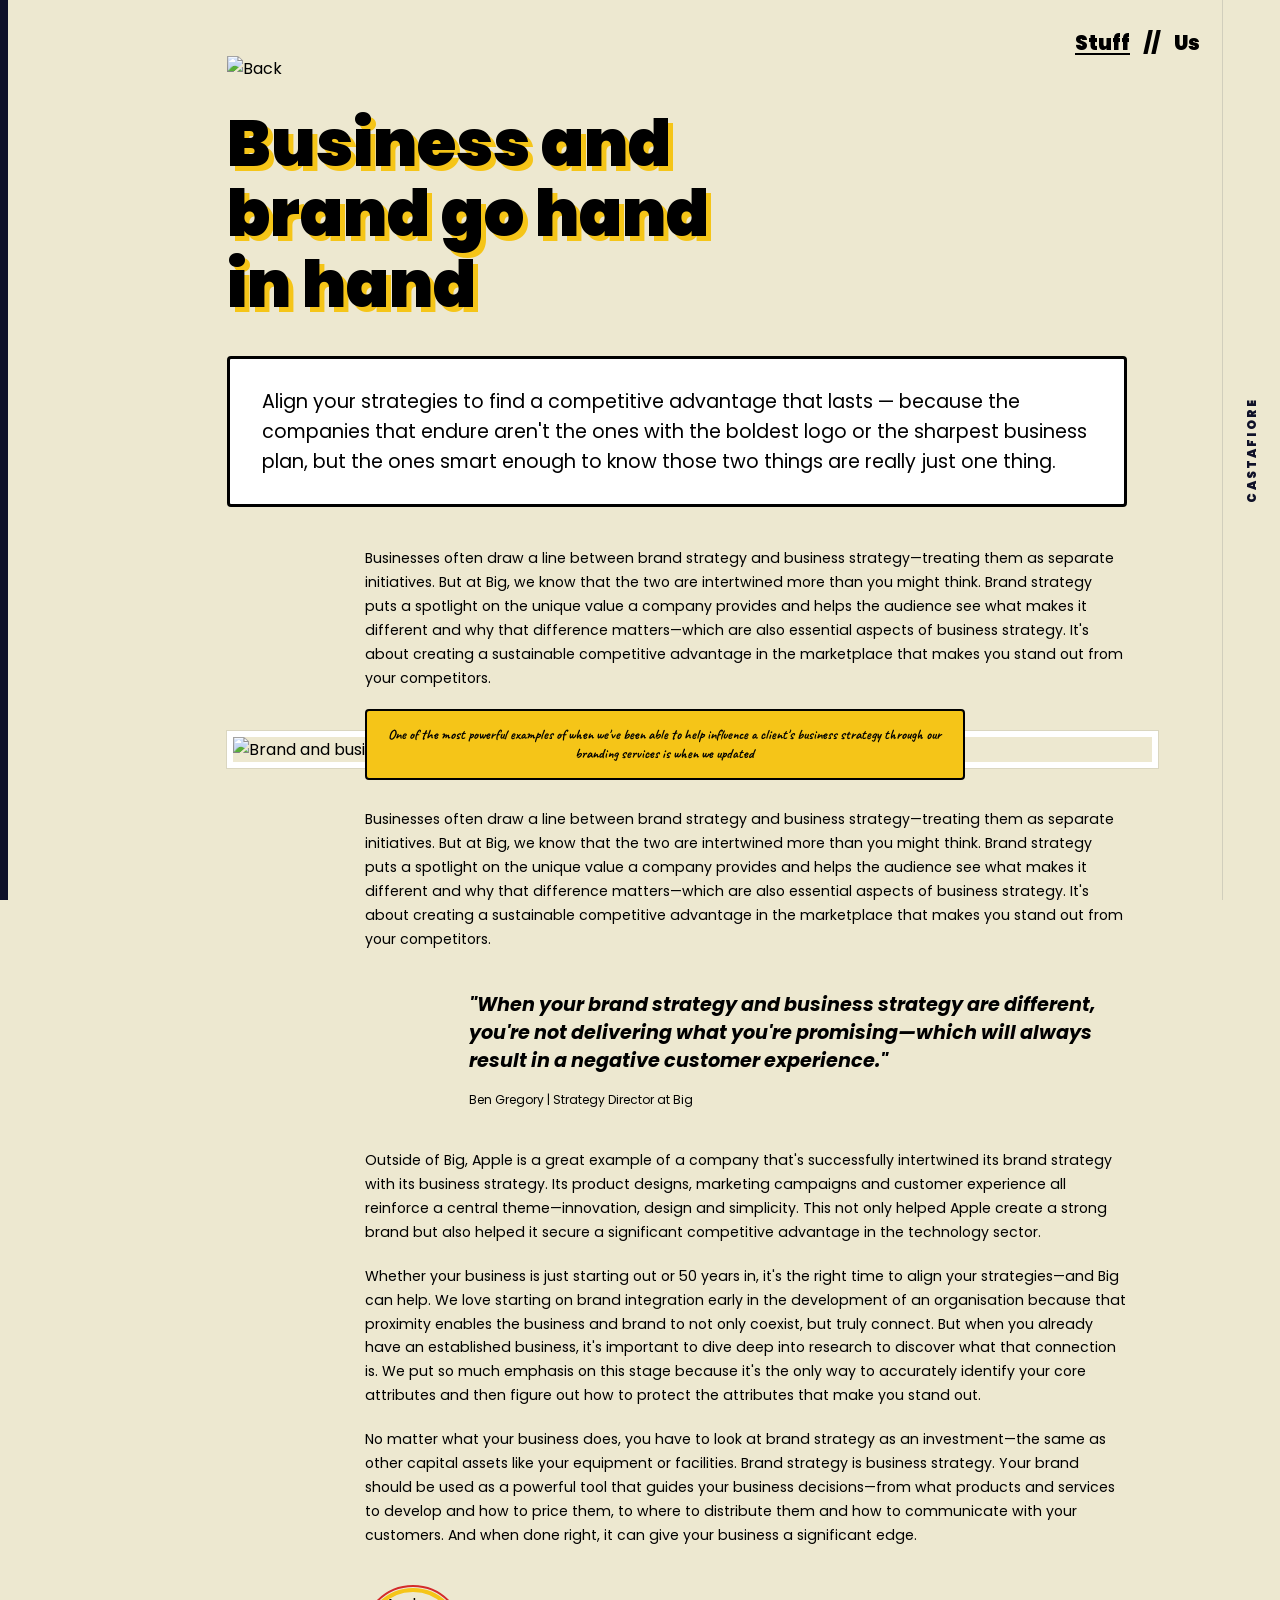
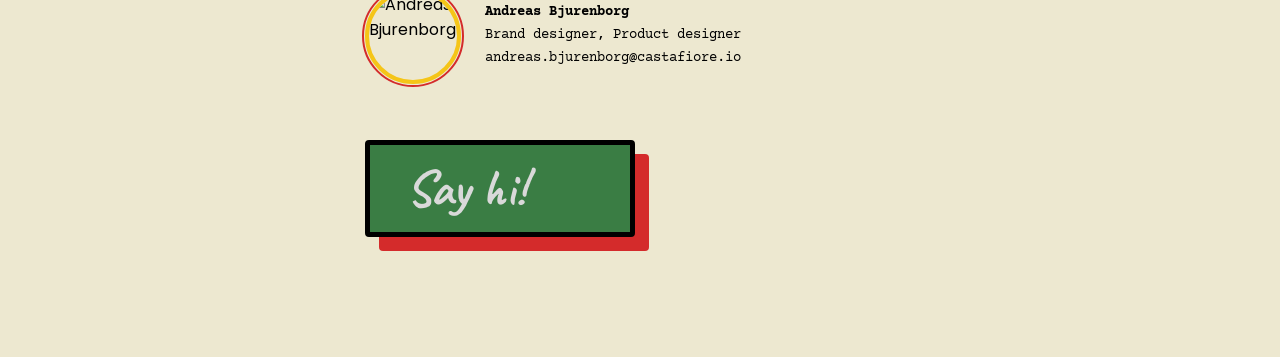
==== test.html @ 2a838cec "test claude" ====
<!DOCTYPE html>
<html lang="en">
<head>
    <meta charset="UTF-8">
    <meta name="viewport" content="width=device-width, initial-scale=1.0">
    <link rel="preconnect" href="https://fonts.googleapis.com">
    <link rel="preconnect" href="https://fonts.gstatic.com" crossorigin>
    <link href="https://fonts.googleapis.com/css2?family=Poppins:ital,wght@0,400;0,700;0,900;1,700&family=Courier+Prime&family=Caveat:wght@700&display=swap" rel="stylesheet">
    <link rel="stylesheet" href="css/test.css">
    <title>Business and brand go hand in hand — Castafiore</title>
</head>
<body>

    <div class="left-bar"></div>

    <aside class="right-sidebar">
        <span class="brand-vertical">Castafiore</span>
    </aside>

    <nav class="top-nav">
        <a href="#" class="nav-link nav-active">Stuff</a>
        <span class="nav-divider">//</span>
        <a href="#" class="nav-link">Us</a>
    </nav>

    <main>

        <a href="#" class="back-link" aria-label="Go back">
            <img
                src="https://www.figma.com/api/mcp/asset/eaa265e4-5d38-48db-a66f-f3071397d4e9"
                alt="Back"
                class="back-arrow"
            >
        </a>

        <h1 class="headline">Business and<br>brand go hand<br>in hand</h1>

        <div class="lead-box">
            <p>Align your strategies to find a competitive advantage that lasts — because the companies that endure aren't the ones with the boldest logo or the sharpest business plan, but the ones smart enough to know those two things are really just one thing.</p>
        </div>

        <div class="body-section">
            <p>Businesses often draw a line between brand strategy and business strategy—treating them as separate initiatives. But at Big, we know that the two are intertwined more than you might think. Brand strategy puts a spotlight on the unique value a company provides and helps the audience see what makes it different and why that difference matters—which are also essential aspects of business strategy. It's about creating a sustainable competitive advantage in the marketplace that makes you stand out from your competitors.</p>
        </div>

        <div class="article-image-wrap">
            <img
                src="https://www.figma.com/api/mcp/asset/ca833697-3066-40f6-9dbe-046ea574088b"
                alt="Brand and business strategy illustration"
                class="article-image"
            >
            <div class="image-caption">
                <p>One of the most powerful examples of when we've been able to help influence a client's business strategy through our branding services is when we updated</p>
            </div>
        </div>

        <div class="body-section">
            <p>Businesses often draw a line between brand strategy and business strategy—treating them as separate initiatives. But at Big, we know that the two are intertwined more than you might think. Brand strategy puts a spotlight on the unique value a company provides and helps the audience see what makes it different and why that difference matters—which are also essential aspects of business strategy. It's about creating a sustainable competitive advantage in the marketplace that makes you stand out from your competitors.</p>
        </div>

        <div class="pull-quote-section">
            <div class="quote-icon-wrap">
                <img
                    src="https://www.figma.com/api/mcp/asset/2cbd7f89-d00d-44c7-87f4-d0f98fa0e0a4"
                    alt=""
                    class="quote-icon"
                >
            </div>
            <div class="quote-content">
                <blockquote>
                    <p>"When your brand strategy and business strategy are different, you're not delivering what you're promising—which will always result in a negative customer experience."</p>
                </blockquote>
                <cite>Ben Gregory | Strategy Director at Big</cite>
            </div>
        </div>

        <div class="body-section">
            <p>Outside of Big, Apple is a great example of a company that's successfully intertwined its brand strategy with its business strategy. Its product designs, marketing campaigns and customer experience all reinforce a central theme—innovation, design and simplicity. This not only helped Apple create a strong brand but also helped it secure a significant competitive advantage in the technology sector.</p>
            <p>Whether your business is just starting out or 50 years in, it's the right time to align your strategies—and Big can help. We love starting on brand integration early in the development of an organisation because that proximity enables the business and brand to not only coexist, but truly connect. But when you already have an established business, it's important to dive deep into research to discover what that connection is. We put so much emphasis on this stage because it's the only way to accurately identify your core attributes and then figure out how to protect the attributes that make you stand out.</p>
            <p>No matter what your business does, you have to look at brand strategy as an investment—the same as other capital assets like your equipment or facilities. Brand strategy is business strategy. Your brand should be used as a powerful tool that guides your business decisions—from what products and services to develop and how to price them, to where to distribute them and how to communicate with your customers. And when done right, it can give your business a significant edge.</p>
        </div>

        <div class="author-card">
            <div class="author-avatar-wrap">
                <img
                    src="https://www.figma.com/api/mcp/asset/c0327309-bd87-499a-bde7-85db5e34e9b9"
                    alt="Andreas Bjurenborg"
                    class="author-avatar"
                >
            </div>
            <div class="author-info">
                <p class="author-name">Andreas Bjurenborg</p>
                <p class="author-role">Brand designer, Product designer</p>
                <p class="author-email">andreas.bjurenborg@castafiore.io</p>
            </div>
        </div>

        <a href="mailto:hej@castafiore.io" class="cta-button">
            <span>Say hi!</span>
            <img
                src="https://www.figma.com/api/mcp/asset/03bce1a9-689e-4ad7-bb29-9f5d6489f312"
                alt=""
                class="cta-icon"
            >
        </a>

    </main>

</body>
</html>
---- css/test.css ----
/* ─── Reset ────────────────────────────────────────────────────────────────── */
*, *::before, *::after {
    box-sizing: border-box;
    margin: 0;
    padding: 0;
}

/* ─── Tokens ────────────────────────────────────────────────────────────────── */
:root {
    --cream:      #EDE8D0;
    --navy:       #0F1128;
    --yellow:     #F5C518;
    --green:      #3A7D44;
    --red:        #D42B2B;
    --black:      #000000;
    --white:      #FFFFFF;

    --left-bar:   8px;
    --sidebar:    58px;
    --nav-right:  80px;   /* sidebar + gap */

    /* Layout: content starts at ~17.7% from left (matching Figma) */
    --content-left:  17.7vw;
    /* Body-text indent is an additional ~10.8vw beyond content-left */
    --body-indent:   10.8vw;
}

/* ─── Base ──────────────────────────────────────────────────────────────────── */
html {
    scroll-behavior: smooth;
}

body {
    background-color: var(--cream);
    font-family: 'Poppins', sans-serif;
    color: var(--black);
    overflow-x: hidden;
    min-height: 100vh;
}

a {
    color: inherit;
    text-decoration: none;
}

/* ─── Left bar ──────────────────────────────────────────────────────────────── */
.left-bar {
    position: fixed;
    left: 0;
    top: 0;
    bottom: 0;
    width: var(--left-bar);
    background: var(--navy);
    z-index: 200;
}

/* ─── Right sidebar ─────────────────────────────────────────────────────────── */
.right-sidebar {
    position: fixed;
    right: 0;
    top: 0;
    bottom: 0;
    width: var(--sidebar);
    display: flex;
    align-items: center;
    justify-content: center;
    z-index: 200;
    background: var(--cream);
    border-left: 1.5px solid rgba(15, 17, 40, 0.12);
}

.brand-vertical {
    writing-mode: vertical-rl;
    text-orientation: mixed;
    transform: rotate(180deg);
    font-family: 'Poppins', sans-serif;
    font-weight: 900;
    font-size: 12px;
    letter-spacing: 0.18em;
    color: var(--navy);
    text-transform: uppercase;
}

/* ─── Top navigation ────────────────────────────────────────────────────────── */
.top-nav {
    position: fixed;
    top: 28px;
    right: var(--nav-right);
    display: flex;
    align-items: center;
    gap: 14px;
    font-family: 'Poppins', sans-serif;
    font-weight: 900;
    font-size: 20px;
    z-index: 201;
    color: var(--black);
}

.nav-link {
    transition: opacity 0.15s;
}

.nav-active {
    text-decoration: underline;
    text-underline-offset: 3px;
}

.nav-link:hover {
    opacity: 0.6;
}

.nav-divider {
    font-weight: 900;
}

/* ─── Main content ──────────────────────────────────────────────────────────── */
main {
    padding-left: var(--content-left);
    padding-right: calc(var(--sidebar) + 5vw);
    padding-top: 56px;
    padding-bottom: 120px;
}

/* ─── Back arrow ────────────────────────────────────────────────────────────── */
.back-link {
    display: inline-block;
    margin-bottom: 28px;
    transition: transform 0.2s ease;
}

.back-link:hover {
    transform: translateX(-4px);
}

.back-arrow {
    display: block;
    width: 90px;
    height: auto;
}

/* ─── Headline ──────────────────────────────────────────────────────────────── */
.headline {
    font-family: 'Poppins', sans-serif;
    font-weight: 900;
    font-size: clamp(44px, 5vw, 72px);
    line-height: 1.1;
    color: var(--black);
    text-shadow: 5px 5px 0 var(--yellow);
    margin-bottom: 36px;
    max-width: 760px;
}

/* ─── Lead box ──────────────────────────────────────────────────────────────── */
.lead-box {
    background: var(--white);
    border: 3.5px solid var(--black);
    border-radius: 4px;
    padding: 28px 32px;
    margin-bottom: 40px;
    max-width: 900px;
}

.lead-box p {
    font-family: 'Poppins', sans-serif;
    font-weight: 400;
    font-size: clamp(16px, 1.5vw, 22px);
    line-height: 1.55;
    color: var(--black);
}

/* ─── Body sections ─────────────────────────────────────────────────────────── */
.body-section {
    padding-left: var(--body-indent);
    margin-bottom: 40px;
    max-width: 900px;
}

.body-section p {
    font-family: 'Poppins', sans-serif;
    font-weight: 400;
    font-size: clamp(14px, 1.1vw, 17px);
    line-height: 1.7;
    color: var(--black);
    margin-bottom: 20px;
}

.body-section p:last-child {
    margin-bottom: 0;
}

/* ─── Article image ─────────────────────────────────────────────────────────── */
.article-image-wrap {
    position: relative;
    margin-bottom: 40px;
    max-width: 960px;
}

.article-image {
    display: block;
    width: 100%;
    height: auto;
    border: 6px solid var(--white);
    outline: 1.5px solid rgba(0,0,0,0.08);
}

.image-caption {
    position: absolute;
    bottom: -12px;
    left: var(--body-indent);
    right: 0;
    background: var(--yellow);
    border: 2.5px solid var(--black);
    border-radius: 4px;
    padding: 14px 20px;
    max-width: 600px;
}

.image-caption p {
    font-family: 'Caveat', cursive;
    font-weight: 700;
    font-size: clamp(14px, 1.1vw, 17px);
    line-height: 1.4;
    color: var(--black);
    text-align: center;
}

/* ─── Pull quote ────────────────────────────────────────────────────────────── */
.pull-quote-section {
    display: flex;
    align-items: flex-start;
    gap: 24px;
    padding-left: var(--body-indent);
    margin-bottom: 40px;
    max-width: 900px;
}

.quote-icon-wrap {
    flex-shrink: 0;
    width: 80px;
}

.quote-icon {
    display: block;
    width: 100%;
    height: auto;
}

.quote-content {
    flex: 1;
}

.quote-content blockquote p {
    font-family: 'Poppins', sans-serif;
    font-weight: 700;
    font-style: italic;
    font-size: clamp(17px, 1.5vw, 24px);
    line-height: 1.45;
    color: var(--black);
    margin-bottom: 16px;
}

.quote-content cite {
    font-family: 'Poppins', sans-serif;
    font-weight: 400;
    font-style: normal;
    font-size: clamp(12px, 0.9vw, 15px);
    color: var(--black);
    display: block;
}

/* ─── Author card ───────────────────────────────────────────────────────────── */
.author-card {
    display: flex;
    align-items: center;
    gap: 24px;
    padding-left: var(--body-indent);
    margin-bottom: 56px;
    max-width: 640px;
}

.author-avatar-wrap {
    flex-shrink: 0;
    width: 96px;
    height: 96px;
    border-radius: 50%;
    overflow: hidden;
    border: 4px solid var(--yellow);
    outline: 2px solid var(--red);
    outline-offset: 1px;
}

.author-avatar {
    width: 100%;
    height: 100%;
    object-fit: cover;
    display: block;
}

.author-info {
    font-family: 'Courier Prime', monospace;
    font-size: 14px;
    line-height: 1.65;
    color: var(--black);
}

.author-name {
    font-weight: 700;
}

/* ─── CTA button ────────────────────────────────────────────────────────────── */
.cta-button {
    display: inline-flex;
    align-items: center;
    gap: 20px;
    padding: 18px 36px;
    background: var(--green);
    border: 5px solid var(--black);
    border-radius: 4px;
    box-shadow: 14px 14px 0 0 var(--red);
    margin-left: var(--body-indent);
    text-decoration: none;
    transition: transform 0.15s ease, box-shadow 0.15s ease;
    cursor: pointer;
}

.cta-button:hover {
    transform: translate(-3px, -3px);
    box-shadow: 17px 17px 0 0 var(--red);
}

.cta-button:active {
    transform: translate(4px, 4px);
    box-shadow: 10px 10px 0 0 var(--red);
}

.cta-button span {
    font-family: 'Caveat', cursive;
    font-weight: 700;
    font-size: clamp(40px, 4vw, 60px);
    color: #D9D9D9;
    line-height: 1;
    white-space: nowrap;
}

.cta-icon {
    display: block;
    width: 48px;
    height: auto;
    filter: brightness(0.9);
}

/* ─── Responsive ────────────────────────────────────────────────────────────── */
@media (max-width: 900px) {
    :root {
        --content-left: 32px;
        --body-indent:  0px;
    }

    .top-nav {
        font-size: 16px;
        top: 20px;
        right: calc(var(--sidebar) + 12px);
    }

    .headline {
        font-size: 38px;
    }

    .pull-quote-section {
        flex-direction: column;
    }

    .quote-icon-wrap {
        width: 56px;
    }

    .cta-button {
        margin-left: 0;
    }
}
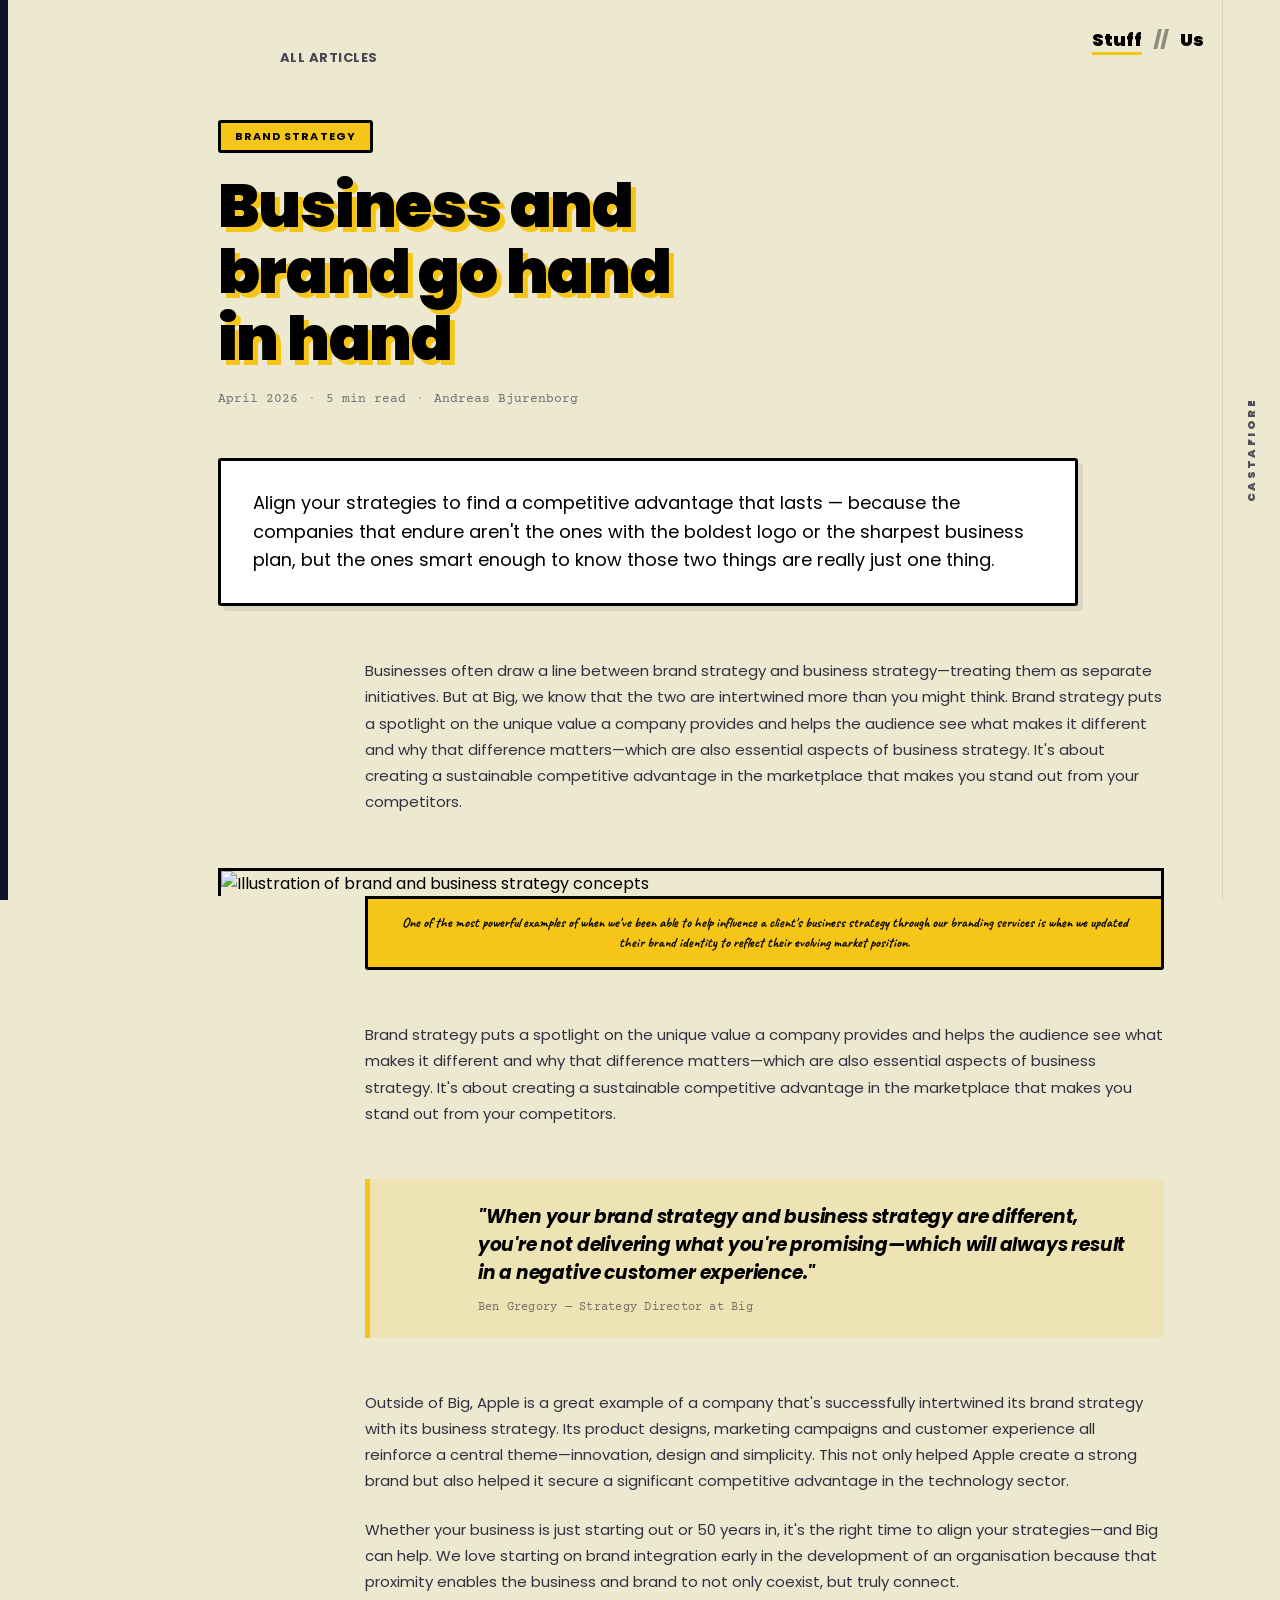
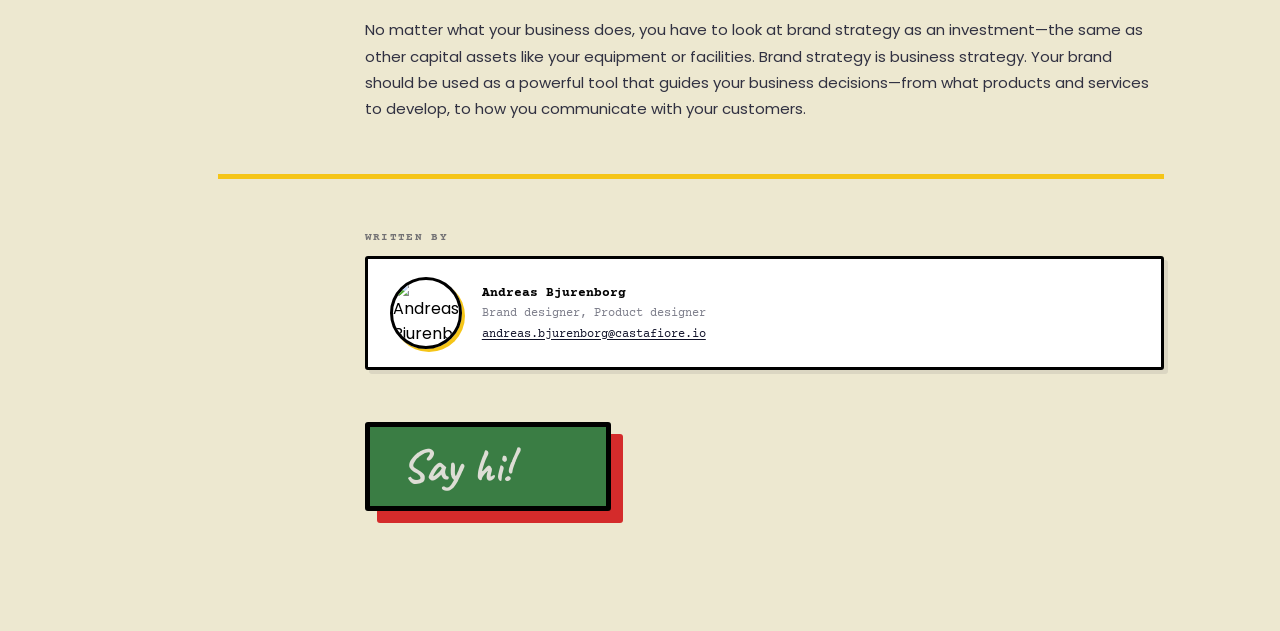
==== commit 13a4fe17: "test 2" ====
--- a/test.html
+++ b/test.html
@@ -5,7 +5,7 @@
     <meta name="viewport" content="width=device-width, initial-scale=1.0">
     <link rel="preconnect" href="https://fonts.googleapis.com">
     <link rel="preconnect" href="https://fonts.gstatic.com" crossorigin>
-    <link href="https://fonts.googleapis.com/css2?family=Poppins:ital,wght@0,400;0,700;0,900;1,700&family=Courier+Prime&family=Caveat:wght@700&display=swap" rel="stylesheet">
+    <link href="https://fonts.googleapis.com/css2?family=Poppins:ital,wght@0,400;0,700;0,900;1,700&family=Courier+Prime:wght@400;700&family=Caveat:wght@700&display=swap" rel="stylesheet">
     <link rel="stylesheet" href="css/test.css">
     <title>Business and brand go hand in hand — Castafiore</title>
 </head>
@@ -25,41 +25,61 @@
 
     <main>
 
-        <a href="#" class="back-link" aria-label="Go back">
-            <img
-                src="https://www.figma.com/api/mcp/asset/eaa265e4-5d38-48db-a66f-f3071397d4e9"
-                alt="Back"
-                class="back-arrow"
-            >
-        </a>
+        <!-- Back navigation -->
+        <div class="back-nav wide">
+            <a href="#" class="back-link" aria-label="Back to all articles">
+                <img
+                    src="https://www.figma.com/api/mcp/asset/eaa265e4-5d38-48db-a66f-f3071397d4e9"
+                    alt=""
+                    class="back-arrow"
+                    aria-hidden="true"
+                >
+                <span>All articles</span>
+            </a>
+        </div>
 
-        <h1 class="headline">Business and<br>brand go hand<br>in hand</h1>
+        <!-- Article header: category, headline, meta -->
+        <header class="article-header wide">
+            <span class="category-tag">Brand Strategy</span>
+            <h1 class="headline">Business and<br>brand go hand<br>in hand</h1>
+            <div class="article-meta">
+                <span>April 2026</span>
+                <span class="meta-sep" aria-hidden="true">·</span>
+                <span>5 min read</span>
+                <span class="meta-sep" aria-hidden="true">·</span>
+                <span>Andreas Bjurenborg</span>
+            </div>
+        </header>
 
-        <div class="lead-box">
+        <!-- Lead paragraph -->
+        <div class="lead-box wide">
             <p>Align your strategies to find a competitive advantage that lasts — because the companies that endure aren't the ones with the boldest logo or the sharpest business plan, but the ones smart enough to know those two things are really just one thing.</p>
         </div>
 
-        <div class="body-section">
+        <!-- Body text 1 -->
+        <div class="body-section narrow">
             <p>Businesses often draw a line between brand strategy and business strategy—treating them as separate initiatives. But at Big, we know that the two are intertwined more than you might think. Brand strategy puts a spotlight on the unique value a company provides and helps the audience see what makes it different and why that difference matters—which are also essential aspects of business strategy. It's about creating a sustainable competitive advantage in the marketplace that makes you stand out from your competitors.</p>
         </div>
 
-        <div class="article-image-wrap">
+        <!-- Article image with aligned caption -->
+        <figure class="article-figure wide">
             <img
                 src="https://www.figma.com/api/mcp/asset/ca833697-3066-40f6-9dbe-046ea574088b"
-                alt="Brand and business strategy illustration"
-                class="article-image"
+                alt="Illustration of brand and business strategy concepts"
             >
-            <div class="image-caption">
-                <p>One of the most powerful examples of when we've been able to help influence a client's business strategy through our branding services is when we updated</p>
-            </div>
+            <figcaption>
+                <p>One of the most powerful examples of when we've been able to help influence a client's business strategy through our branding services is when we updated their brand identity to reflect their evolving market position.</p>
+            </figcaption>
+        </figure>
+
+        <!-- Body text 2 -->
+        <div class="body-section narrow">
+            <p>Brand strategy puts a spotlight on the unique value a company provides and helps the audience see what makes it different and why that difference matters—which are also essential aspects of business strategy. It's about creating a sustainable competitive advantage in the marketplace that makes you stand out from your competitors.</p>
         </div>
 
-        <div class="body-section">
-            <p>Businesses often draw a line between brand strategy and business strategy—treating them as separate initiatives. But at Big, we know that the two are intertwined more than you might think. Brand strategy puts a spotlight on the unique value a company provides and helps the audience see what makes it different and why that difference matters—which are also essential aspects of business strategy. It's about creating a sustainable competitive advantage in the marketplace that makes you stand out from your competitors.</p>
-        </div>
-
-        <div class="pull-quote-section">
-            <div class="quote-icon-wrap">
+        <!-- Pull quote -->
+        <div class="pull-quote narrow">
+            <div class="quote-icon-wrap" aria-hidden="true">
                 <img
                     src="https://www.figma.com/api/mcp/asset/2cbd7f89-d00d-44c7-87f4-d0f98fa0e0a4"
                     alt=""
@@ -70,39 +90,53 @@
                 <blockquote>
                     <p>"When your brand strategy and business strategy are different, you're not delivering what you're promising—which will always result in a negative customer experience."</p>
                 </blockquote>
-                <cite>Ben Gregory | Strategy Director at Big</cite>
+                <cite>Ben Gregory — Strategy Director at Big</cite>
             </div>
         </div>
 
-        <div class="body-section">
+        <!-- Body text 3 -->
+        <div class="body-section narrow">
             <p>Outside of Big, Apple is a great example of a company that's successfully intertwined its brand strategy with its business strategy. Its product designs, marketing campaigns and customer experience all reinforce a central theme—innovation, design and simplicity. This not only helped Apple create a strong brand but also helped it secure a significant competitive advantage in the technology sector.</p>
-            <p>Whether your business is just starting out or 50 years in, it's the right time to align your strategies—and Big can help. We love starting on brand integration early in the development of an organisation because that proximity enables the business and brand to not only coexist, but truly connect. But when you already have an established business, it's important to dive deep into research to discover what that connection is. We put so much emphasis on this stage because it's the only way to accurately identify your core attributes and then figure out how to protect the attributes that make you stand out.</p>
-            <p>No matter what your business does, you have to look at brand strategy as an investment—the same as other capital assets like your equipment or facilities. Brand strategy is business strategy. Your brand should be used as a powerful tool that guides your business decisions—from what products and services to develop and how to price them, to where to distribute them and how to communicate with your customers. And when done right, it can give your business a significant edge.</p>
+            <p>Whether your business is just starting out or 50 years in, it's the right time to align your strategies—and Big can help. We love starting on brand integration early in the development of an organisation because that proximity enables the business and brand to not only coexist, but truly connect.</p>
+            <p>No matter what your business does, you have to look at brand strategy as an investment—the same as other capital assets like your equipment or facilities. Brand strategy is business strategy. Your brand should be used as a powerful tool that guides your business decisions—from what products and services to develop, to how you communicate with your customers.</p>
         </div>
 
-        <div class="author-card">
-            <div class="author-avatar-wrap">
-                <img
-                    src="https://www.figma.com/api/mcp/asset/c0327309-bd87-499a-bde7-85db5e34e9b9"
-                    alt="Andreas Bjurenborg"
-                    class="author-avatar"
-                >
-            </div>
-            <div class="author-info">
-                <p class="author-name">Andreas Bjurenborg</p>
-                <p class="author-role">Brand designer, Product designer</p>
-                <p class="author-email">andreas.bjurenborg@castafiore.io</p>
+        <!-- Section divider -->
+        <hr class="section-divider wide" aria-hidden="true">
+
+        <!-- Author card -->
+        <div class="author-section narrow">
+            <p class="author-label">Written by</p>
+            <div class="author-card">
+                <div class="author-avatar-wrap">
+                    <img
+                        src="https://www.figma.com/api/mcp/asset/c0327309-bd87-499a-bde7-85db5e34e9b9"
+                        alt="Andreas Bjurenborg"
+                        class="author-avatar"
+                    >
+                </div>
+                <div class="author-info">
+                    <p class="author-name">Andreas Bjurenborg</p>
+                    <p class="author-role">Brand designer, Product designer</p>
+                    <a href="mailto:andreas.bjurenborg@castafiore.io" class="author-email">
+                        andreas.bjurenborg@castafiore.io
+                    </a>
+                </div>
             </div>
         </div>
 
-        <a href="mailto:hej@castafiore.io" class="cta-button">
-            <span>Say hi!</span>
-            <img
-                src="https://www.figma.com/api/mcp/asset/03bce1a9-689e-4ad7-bb29-9f5d6489f312"
-                alt=""
-                class="cta-icon"
-            >
-        </a>
+        <!-- CTA -->
+        <div class="cta-wrap narrow">
+            <a href="mailto:hej@castafiore.io" class="cta-button">
+                <span>Say hi!</span>
+                <img
+                    src="https://www.figma.com/api/mcp/asset/03bce1a9-689e-4ad7-bb29-9f5d6489f312"
+                    alt=""
+                    class="cta-icon"
+                    aria-hidden="true"
+                >
+            </a>
+        </div>
 
     </main>
 
--- a/css/test.css
+++ b/css/test.css
@@ -1,34 +1,41 @@
-/* ─── Reset ────────────────────────────────────────────────────────────────── */
+/* ─── Reset ─────────────────────────────────────────────────────────────────── */
 *, *::before, *::after {
     box-sizing: border-box;
     margin: 0;
     padding: 0;
 }
 
-/* ─── Tokens ────────────────────────────────────────────────────────────────── */
+/* ─── Design tokens ──────────────────────────────────────────────────────────── */
 :root {
-    --cream:      #EDE8D0;
-    --navy:       #0F1128;
-    --yellow:     #F5C518;
-    --green:      #3A7D44;
-    --red:        #D42B2B;
-    --black:      #000000;
-    --white:      #FFFFFF;
-
-    --left-bar:   8px;
-    --sidebar:    58px;
-    --nav-right:  80px;   /* sidebar + gap */
-
-    /* Layout: content starts at ~17.7% from left (matching Figma) */
-    --content-left:  17.7vw;
-    /* Body-text indent is an additional ~10.8vw beyond content-left */
-    --body-indent:   10.8vw;
-}
-
-/* ─── Base ──────────────────────────────────────────────────────────────────── */
-html {
-    scroll-behavior: smooth;
-}
+    --cream:        #EDE8D0;
+    --navy:         #0F1128;
+    --yellow:       #F5C518;
+    --yellow-faint: rgba(245, 197, 24, 0.14);
+    --green:        #3A7D44;
+    --red:          #D42B2B;
+    --black:        #000000;
+    --white:        #FFFFFF;
+    --ink:          rgba(15, 17, 40, 0.55);
+
+    --border:       3px;
+    --border-heavy: 5px;
+    --radius:       3px;
+
+    --left-bar:     8px;
+    --sidebar-w:    58px;
+
+    /* Two-column grid: indent col + body col */
+    --col-indent:   clamp(80px, 11.5vw, 164px);
+    /* Content left margin from page edge */
+    --page-left:    clamp(32px, 17vw, 256px);
+    /* Content right clearance (sidebar + breathing room) */
+    --page-right:   calc(var(--sidebar-w) + clamp(24px, 4.5vw, 72px));
+
+    --gap:          52px;
+}
+
+/* ─── Base ───────────────────────────────────────────────────────────────────── */
+html { scroll-behavior: smooth; }
 
 body {
     background-color: var(--cream);
@@ -36,345 +43,424 @@
     color: var(--black);
     overflow-x: hidden;
     min-height: 100vh;
-}
-
-a {
-    color: inherit;
-    text-decoration: none;
-}
-
-/* ─── Left bar ──────────────────────────────────────────────────────────────── */
+    -webkit-font-smoothing: antialiased;
+}
+
+a { color: inherit; text-decoration: none; }
+img { display: block; max-width: 100%; }
+
+/* ─── Page entry animation ───────────────────────────────────────────────────── */
+@keyframes reveal {
+    from { opacity: 0; transform: translateY(18px); }
+    to   { opacity: 1; transform: translateY(0); }
+}
+
+main > * {
+    animation: reveal 0.5s cubic-bezier(0.22, 1, 0.36, 1) both;
+}
+
+main > *:nth-child(1) { animation-delay: 0.04s; }
+main > *:nth-child(2) { animation-delay: 0.10s; }
+main > *:nth-child(3) { animation-delay: 0.16s; }
+main > *:nth-child(4) { animation-delay: 0.22s; }
+main > *:nth-child(5) { animation-delay: 0.26s; }
+main > *:nth-child(6) { animation-delay: 0.30s; }
+main > *:nth-child(7) { animation-delay: 0.34s; }
+main > *:nth-child(8) { animation-delay: 0.38s; }
+main > *:nth-child(9) { animation-delay: 0.42s; }
+
+/* ─── Left bar ───────────────────────────────────────────────────────────────── */
 .left-bar {
     position: fixed;
-    left: 0;
-    top: 0;
-    bottom: 0;
+    left: 0; top: 0; bottom: 0;
     width: var(--left-bar);
     background: var(--navy);
-    z-index: 200;
-}
-
-/* ─── Right sidebar ─────────────────────────────────────────────────────────── */
+    z-index: 300;
+}
+
+/* ─── Right sidebar ──────────────────────────────────────────────────────────── */
 .right-sidebar {
     position: fixed;
-    right: 0;
-    top: 0;
-    bottom: 0;
-    width: var(--sidebar);
+    right: 0; top: 0; bottom: 0;
+    width: var(--sidebar-w);
     display: flex;
     align-items: center;
     justify-content: center;
-    z-index: 200;
     background: var(--cream);
-    border-left: 1.5px solid rgba(15, 17, 40, 0.12);
+    border-left: 1.5px solid rgba(15, 17, 40, 0.1);
+    z-index: 300;
 }
 
 .brand-vertical {
     writing-mode: vertical-rl;
     text-orientation: mixed;
     transform: rotate(180deg);
-    font-family: 'Poppins', sans-serif;
     font-weight: 900;
-    font-size: 12px;
-    letter-spacing: 0.18em;
+    font-size: 11px;
+    letter-spacing: 0.22em;
+    text-transform: uppercase;
     color: var(--navy);
-    text-transform: uppercase;
-}
-
-/* ─── Top navigation ────────────────────────────────────────────────────────── */
+    opacity: 0.7;
+}
+
+/* ─── Top navigation ─────────────────────────────────────────────────────────── */
 .top-nav {
     position: fixed;
-    top: 28px;
-    right: var(--nav-right);
-    display: flex;
-    align-items: center;
-    gap: 14px;
-    font-family: 'Poppins', sans-serif;
+    top: 26px;
+    right: calc(var(--sidebar-w) + 18px);
+    display: flex;
+    align-items: center;
+    gap: 12px;
     font-weight: 900;
-    font-size: 20px;
-    z-index: 201;
+    font-size: 18px;
+    z-index: 301;
     color: var(--black);
 }
 
 .nav-link {
     transition: opacity 0.15s;
-}
-
-.nav-active {
-    text-decoration: underline;
-    text-underline-offset: 3px;
-}
-
-.nav-link:hover {
-    opacity: 0.6;
-}
-
-.nav-divider {
+    position: relative;
+}
+
+.nav-active::after {
+    content: '';
+    position: absolute;
+    left: 0; right: 0;
+    bottom: -2px;
+    height: 3px;
+    background: var(--yellow);
+}
+
+.nav-link:hover { opacity: 0.5; }
+
+.nav-divider { opacity: 0.4; }
+
+/* ─── Main layout ────────────────────────────────────────────────────────────── */
+main {
+    display: grid;
+    grid-template-columns: var(--col-indent) 1fr;
+    row-gap: var(--gap);
+    column-gap: 0;
+
+    padding-left: var(--page-left);
+    padding-right: var(--page-right);
+    padding-top: 48px;
+    padding-bottom: 120px;
+
+    max-width: 1320px;
+}
+
+.wide   { grid-column: 1 / -1; }
+.narrow { grid-column: 2 / -1; }
+
+/* ─── Back navigation ────────────────────────────────────────────────────────── */
+.back-nav {
+    display: flex;
+    align-items: center;
+}
+
+.back-link {
+    display: inline-flex;
+    align-items: center;
+    gap: 10px;
+    font-weight: 700;
+    font-size: 13px;
+    letter-spacing: 0.04em;
+    text-transform: uppercase;
+    color: var(--navy);
+    opacity: 0.75;
+    transition: opacity 0.15s, transform 0.2s ease;
+}
+
+.back-link:hover {
+    opacity: 1;
+    transform: translateX(-4px);
+}
+
+.back-arrow {
+    width: 52px;
+    height: auto;
+    flex-shrink: 0;
+}
+
+/* ─── Article header ─────────────────────────────────────────────────────────── */
+.article-header {
+    display: flex;
+    flex-direction: column;
+    gap: 0;
+}
+
+.category-tag {
+    display: inline-block;
+    background: var(--yellow);
+    border: var(--border) solid var(--black);
+    border-radius: var(--radius);
+    padding: 5px 14px;
+    font-weight: 700;
+    font-size: 11px;
+    letter-spacing: 0.1em;
+    text-transform: uppercase;
+    align-self: flex-start;
+    margin-bottom: 20px;
+}
+
+.headline {
     font-weight: 900;
-}
-
-/* ─── Main content ──────────────────────────────────────────────────────────── */
-main {
-    padding-left: var(--content-left);
-    padding-right: calc(var(--sidebar) + 5vw);
-    padding-top: 56px;
-    padding-bottom: 120px;
-}
-
-/* ─── Back arrow ────────────────────────────────────────────────────────────── */
-.back-link {
-    display: inline-block;
-    margin-bottom: 28px;
-    transition: transform 0.2s ease;
-}
-
-.back-link:hover {
-    transform: translateX(-4px);
-}
-
-.back-arrow {
-    display: block;
-    width: 90px;
-    height: auto;
-}
-
-/* ─── Headline ──────────────────────────────────────────────────────────────── */
-.headline {
-    font-family: 'Poppins', sans-serif;
-    font-weight: 900;
-    font-size: clamp(44px, 5vw, 72px);
-    line-height: 1.1;
-    color: var(--black);
+    font-size: clamp(40px, 4.8vw, 72px);
+    line-height: 1.08;
+    letter-spacing: -0.02em;
     text-shadow: 5px 5px 0 var(--yellow);
-    margin-bottom: 36px;
-    max-width: 760px;
-}
-
-/* ─── Lead box ──────────────────────────────────────────────────────────────── */
+    max-width: 720px;
+    margin-bottom: 20px;
+}
+
+.article-meta {
+    display: flex;
+    align-items: center;
+    gap: 10px;
+    font-family: 'Courier Prime', monospace;
+    font-size: 13px;
+    color: var(--ink);
+}
+
+.meta-sep { opacity: 0.5; }
+
+/* ─── Lead box ───────────────────────────────────────────────────────────────── */
 .lead-box {
     background: var(--white);
-    border: 3.5px solid var(--black);
-    border-radius: 4px;
+    border: var(--border) solid var(--black);
+    border-radius: var(--radius);
     padding: 28px 32px;
-    margin-bottom: 40px;
-    max-width: 900px;
+    box-shadow: 5px 5px 0 0 rgba(15, 17, 40, 0.08);
+    max-width: 860px;
 }
 
 .lead-box p {
-    font-family: 'Poppins', sans-serif;
+    font-size: clamp(16px, 1.4vw, 21px);
     font-weight: 400;
-    font-size: clamp(16px, 1.5vw, 22px);
-    line-height: 1.55;
-    color: var(--black);
-}
-
-/* ─── Body sections ─────────────────────────────────────────────────────────── */
-.body-section {
-    padding-left: var(--body-indent);
-    margin-bottom: 40px;
-    max-width: 900px;
-}
-
+    line-height: 1.6;
+}
+
+/* ─── Body sections ──────────────────────────────────────────────────────────── */
 .body-section p {
-    font-family: 'Poppins', sans-serif;
+    font-size: clamp(15px, 1.05vw, 17px);
     font-weight: 400;
-    font-size: clamp(14px, 1.1vw, 17px);
-    line-height: 1.7;
-    color: var(--black);
-    margin-bottom: 20px;
-}
-
-.body-section p:last-child {
-    margin-bottom: 0;
-}
-
-/* ─── Article image ─────────────────────────────────────────────────────────── */
-.article-image-wrap {
-    position: relative;
-    margin-bottom: 40px;
-    max-width: 960px;
-}
-
-.article-image {
-    display: block;
+    line-height: 1.75;
+    color: rgba(15, 17, 40, 0.85);
+    margin-bottom: 22px;
+}
+
+.body-section p:last-child { margin-bottom: 0; }
+
+/* ─── Article figure ─────────────────────────────────────────────────────────── */
+.article-figure {
+    display: grid;
+    grid-template-columns: var(--col-indent) 1fr;
+    grid-template-rows: auto auto;
+    row-gap: 0;
+}
+
+.article-figure img {
+    grid-column: 1 / -1;
+    grid-row: 1;
     width: 100%;
     height: auto;
-    border: 6px solid var(--white);
-    outline: 1.5px solid rgba(0,0,0,0.08);
-}
-
-.image-caption {
-    position: absolute;
-    bottom: -12px;
-    left: var(--body-indent);
-    right: 0;
+    border: var(--border) solid var(--black);
+    border-bottom: none;
+}
+
+.article-figure figcaption {
+    grid-column: 2 / -1;
+    grid-row: 2;
     background: var(--yellow);
-    border: 2.5px solid var(--black);
-    border-radius: 4px;
+    border: var(--border) solid var(--black);
+    border-radius: 0 0 var(--radius) var(--radius);
     padding: 14px 20px;
-    max-width: 600px;
-}
-
-.image-caption p {
+}
+
+.article-figure figcaption p {
     font-family: 'Caveat', cursive;
     font-weight: 700;
-    font-size: clamp(14px, 1.1vw, 17px);
-    line-height: 1.4;
-    color: var(--black);
+    font-size: clamp(14px, 1.05vw, 17px);
+    line-height: 1.45;
     text-align: center;
 }
 
-/* ─── Pull quote ────────────────────────────────────────────────────────────── */
-.pull-quote-section {
+/* ─── Pull quote ─────────────────────────────────────────────────────────────── */
+.pull-quote {
     display: flex;
     align-items: flex-start;
-    gap: 24px;
-    padding-left: var(--body-indent);
-    margin-bottom: 40px;
-    max-width: 900px;
+    gap: 20px;
+    background: var(--yellow-faint);
+    border-left: var(--border-heavy) solid var(--yellow);
+    border-radius: 0 var(--radius) var(--radius) 0;
+    padding: 24px 28px 24px 24px;
 }
 
 .quote-icon-wrap {
     flex-shrink: 0;
-    width: 80px;
-}
-
-.quote-icon {
+    width: 64px;
+    margin-top: 2px;
+}
+
+.quote-icon { width: 100%; height: auto; }
+
+.quote-content blockquote p {
+    font-weight: 700;
+    font-style: italic;
+    font-size: clamp(17px, 1.45vw, 23px);
+    line-height: 1.5;
+    margin-bottom: 14px;
+    letter-spacing: -0.01em;
+}
+
+.quote-content cite {
+    font-family: 'Courier Prime', monospace;
+    font-size: 12px;
+    font-style: normal;
+    color: var(--ink);
     display: block;
-    width: 100%;
-    height: auto;
-}
-
-.quote-content {
-    flex: 1;
-}
-
-.quote-content blockquote p {
-    font-family: 'Poppins', sans-serif;
-    font-weight: 700;
-    font-style: italic;
-    font-size: clamp(17px, 1.5vw, 24px);
-    line-height: 1.45;
-    color: var(--black);
-    margin-bottom: 16px;
-}
-
-.quote-content cite {
-    font-family: 'Poppins', sans-serif;
-    font-weight: 400;
-    font-style: normal;
-    font-size: clamp(12px, 0.9vw, 15px);
-    color: var(--black);
-    display: block;
-}
-
-/* ─── Author card ───────────────────────────────────────────────────────────── */
+    letter-spacing: 0.02em;
+}
+
+/* ─── Section divider ────────────────────────────────────────────────────────── */
+.section-divider {
+    border: none;
+    border-top: var(--border-heavy) solid var(--yellow);
+    opacity: 0.7;
+}
+
+/* ─── Author section ─────────────────────────────────────────────────────────── */
+.author-section { display: flex; flex-direction: column; gap: 12px; }
+
+.author-label {
+    font-family: 'Courier Prime', monospace;
+    font-size: 11px;
+    font-weight: 700;
+    letter-spacing: 0.12em;
+    text-transform: uppercase;
+    color: var(--ink);
+}
+
 .author-card {
     display: flex;
     align-items: center;
-    gap: 24px;
-    padding-left: var(--body-indent);
-    margin-bottom: 56px;
-    max-width: 640px;
+    gap: 20px;
+    background: var(--white);
+    border: var(--border) solid var(--black);
+    border-radius: var(--radius);
+    padding: 18px 22px;
+    box-shadow: 4px 4px 0 0 rgba(15, 17, 40, 0.08);
 }
 
 .author-avatar-wrap {
     flex-shrink: 0;
-    width: 96px;
-    height: 96px;
+    width: 72px;
+    height: 72px;
     border-radius: 50%;
     overflow: hidden;
-    border: 4px solid var(--yellow);
-    outline: 2px solid var(--red);
-    outline-offset: 1px;
+    border: var(--border) solid var(--black);
+    box-shadow: 3px 3px 0 0 var(--yellow);
 }
 
 .author-avatar {
     width: 100%;
     height: 100%;
     object-fit: cover;
-    display: block;
 }
 
 .author-info {
     font-family: 'Courier Prime', monospace;
-    font-size: 14px;
-    line-height: 1.65;
+    font-size: 13px;
+    line-height: 1.6;
     color: var(--black);
 }
 
-.author-name {
-    font-weight: 700;
-}
-
-/* ─── CTA button ────────────────────────────────────────────────────────────── */
+.author-name { font-weight: 700; margin-bottom: 1px; }
+
+.author-role {
+    color: var(--ink);
+    font-size: 12px;
+}
+
+.author-email {
+    color: var(--navy);
+    font-size: 12px;
+    text-decoration: underline;
+    text-underline-offset: 2px;
+    transition: opacity 0.15s;
+}
+
+.author-email:hover { opacity: 0.6; }
+
+/* ─── CTA ────────────────────────────────────────────────────────────────────── */
+.cta-wrap { display: flex; }
+
 .cta-button {
     display: inline-flex;
     align-items: center;
-    gap: 20px;
-    padding: 18px 36px;
+    gap: 18px;
+    padding: 16px 32px;
     background: var(--green);
-    border: 5px solid var(--black);
-    border-radius: 4px;
-    box-shadow: 14px 14px 0 0 var(--red);
-    margin-left: var(--body-indent);
-    text-decoration: none;
-    transition: transform 0.15s ease, box-shadow 0.15s ease;
+    border: var(--border-heavy) solid var(--black);
+    border-radius: var(--radius);
+    box-shadow: 12px 12px 0 0 var(--red);
+    transition: transform 0.14s ease, box-shadow 0.14s ease;
     cursor: pointer;
 }
 
 .cta-button:hover {
     transform: translate(-3px, -3px);
-    box-shadow: 17px 17px 0 0 var(--red);
+    box-shadow: 15px 15px 0 0 var(--red);
 }
 
 .cta-button:active {
     transform: translate(4px, 4px);
-    box-shadow: 10px 10px 0 0 var(--red);
+    box-shadow: 8px 8px 0 0 var(--red);
 }
 
 .cta-button span {
     font-family: 'Caveat', cursive;
     font-weight: 700;
-    font-size: clamp(40px, 4vw, 60px);
-    color: #D9D9D9;
+    font-size: clamp(38px, 3.6vw, 56px);
+    color: #DDDDD5;
     line-height: 1;
     white-space: nowrap;
 }
 
 .cta-icon {
-    display: block;
-    width: 48px;
+    width: 44px;
     height: auto;
-    filter: brightness(0.9);
-}
-
-/* ─── Responsive ────────────────────────────────────────────────────────────── */
-@media (max-width: 900px) {
+}
+
+/* ─── Responsive ─────────────────────────────────────────────────────────────── */
+@media (max-width: 960px) {
     :root {
-        --content-left: 32px;
-        --body-indent:  0px;
+        --page-left:  24px;
+        --col-indent: 0px;
+        --gap:        40px;
     }
 
+    .narrow, .wide { grid-column: 1 / -1; }
+
+    .article-figure { grid-template-columns: 1fr; }
+    .article-figure figcaption { grid-column: 1 / -1; border-radius: 0 0 var(--radius) var(--radius); }
+
     .top-nav {
-        font-size: 16px;
+        font-size: 15px;
         top: 20px;
-        right: calc(var(--sidebar) + 12px);
+        right: calc(var(--sidebar-w) + 12px);
     }
 
-    .headline {
-        font-size: 38px;
-    }
-
-    .pull-quote-section {
-        flex-direction: column;
-    }
-
-    .quote-icon-wrap {
-        width: 56px;
-    }
-
-    .cta-button {
-        margin-left: 0;
-    }
-}
+    .pull-quote { flex-direction: row; }
+
+    .cta-wrap { justify-content: flex-start; }
+}
+
+@media (max-width: 640px) {
+    .pull-quote { flex-direction: column; }
+    .quote-icon-wrap { width: 48px; }
+
+    .back-link span { display: none; }
+    .back-arrow { width: 44px; }
+}
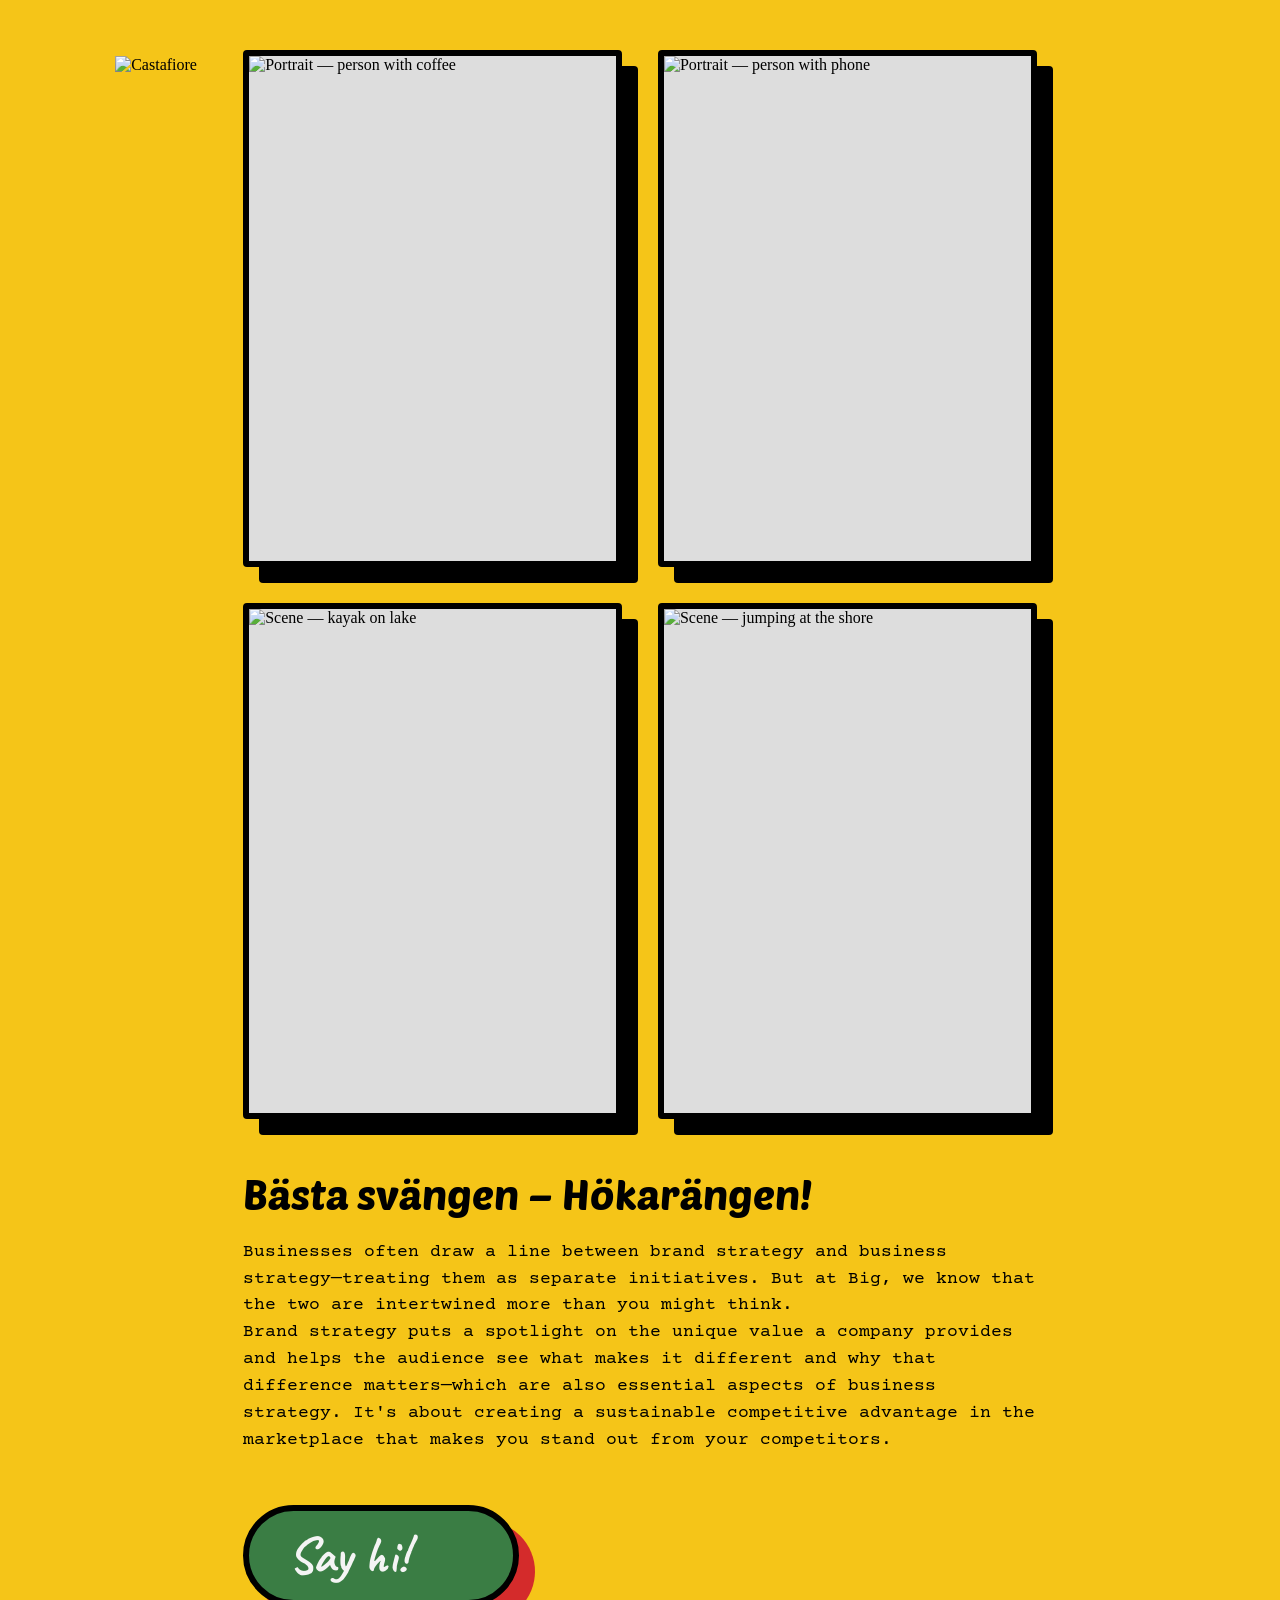
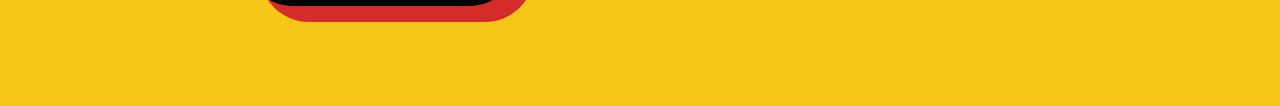
==== commit bbe5c278: "test 3" ====
--- a/test.html
+++ b/test.html
@@ -5,140 +5,75 @@
     <meta name="viewport" content="width=device-width, initial-scale=1.0">
     <link rel="preconnect" href="https://fonts.googleapis.com">
     <link rel="preconnect" href="https://fonts.gstatic.com" crossorigin>
-    <link href="https://fonts.googleapis.com/css2?family=Poppins:ital,wght@0,400;0,700;0,900;1,700&family=Courier+Prime:wght@400;700&family=Caveat:wght@700&display=swap" rel="stylesheet">
+    <link href="https://fonts.googleapis.com/css2?family=PoetsenOne&family=Courier+Prime&family=Caveat:wght@700&display=swap" rel="stylesheet">
     <link rel="stylesheet" href="css/test.css">
-    <title>Business and brand go hand in hand — Castafiore</title>
+    <script src="https://mcp.figma.com/mcp/html-to-design/capture.js" async></script>
+    <title>Bästa svängen – Hökarängen! — Castafiore</title>
 </head>
 <body>
 
-    <div class="left-bar"></div>
+    <div class="page">
 
-    <aside class="right-sidebar">
-        <span class="brand-vertical">Castafiore</span>
-    </aside>
-
-    <nav class="top-nav">
-        <a href="#" class="nav-link nav-active">Stuff</a>
-        <span class="nav-divider">//</span>
-        <a href="#" class="nav-link">Us</a>
-    </nav>
-
-    <main>
-
-        <!-- Back navigation -->
-        <div class="back-nav wide">
-            <a href="#" class="back-link" aria-label="Back to all articles">
-                <img
-                    src="https://www.figma.com/api/mcp/asset/eaa265e4-5d38-48db-a66f-f3071397d4e9"
-                    alt=""
-                    class="back-arrow"
-                    aria-hidden="true"
-                >
-                <span>All articles</span>
-            </a>
-        </div>
-
-        <!-- Article header: category, headline, meta -->
-        <header class="article-header wide">
-            <span class="category-tag">Brand Strategy</span>
-            <h1 class="headline">Business and<br>brand go hand<br>in hand</h1>
-            <div class="article-meta">
-                <span>April 2026</span>
-                <span class="meta-sep" aria-hidden="true">·</span>
-                <span>5 min read</span>
-                <span class="meta-sep" aria-hidden="true">·</span>
-                <span>Andreas Bjurenborg</span>
-            </div>
+        <header class="logo-wrap">
+            <img
+                src="https://www.figma.com/api/mcp/asset/e3155a23-aee9-40cb-9999-455d47238880"
+                alt="Castafiore"
+                class="logo"
+            >
         </header>
 
-        <!-- Lead paragraph -->
-        <div class="lead-box wide">
-            <p>Align your strategies to find a competitive advantage that lasts — because the companies that endure aren't the ones with the boldest logo or the sharpest business plan, but the ones smart enough to know those two things are really just one thing.</p>
-        </div>
+        <main class="content-wrap">
 
-        <!-- Body text 1 -->
-        <div class="body-section narrow">
-            <p>Businesses often draw a line between brand strategy and business strategy—treating them as separate initiatives. But at Big, we know that the two are intertwined more than you might think. Brand strategy puts a spotlight on the unique value a company provides and helps the audience see what makes it different and why that difference matters—which are also essential aspects of business strategy. It's about creating a sustainable competitive advantage in the marketplace that makes you stand out from your competitors.</p>
-        </div>
-
-        <!-- Article image with aligned caption -->
-        <figure class="article-figure wide">
-            <img
-                src="https://www.figma.com/api/mcp/asset/ca833697-3066-40f6-9dbe-046ea574088b"
-                alt="Illustration of brand and business strategy concepts"
-            >
-            <figcaption>
-                <p>One of the most powerful examples of when we've been able to help influence a client's business strategy through our branding services is when we updated their brand identity to reflect their evolving market position.</p>
-            </figcaption>
-        </figure>
-
-        <!-- Body text 2 -->
-        <div class="body-section narrow">
-            <p>Brand strategy puts a spotlight on the unique value a company provides and helps the audience see what makes it different and why that difference matters—which are also essential aspects of business strategy. It's about creating a sustainable competitive advantage in the marketplace that makes you stand out from your competitors.</p>
-        </div>
-
-        <!-- Pull quote -->
-        <div class="pull-quote narrow">
-            <div class="quote-icon-wrap" aria-hidden="true">
-                <img
-                    src="https://www.figma.com/api/mcp/asset/2cbd7f89-d00d-44c7-87f4-d0f98fa0e0a4"
-                    alt=""
-                    class="quote-icon"
-                >
-            </div>
-            <div class="quote-content">
-                <blockquote>
-                    <p>"When your brand strategy and business strategy are different, you're not delivering what you're promising—which will always result in a negative customer experience."</p>
-                </blockquote>
-                <cite>Ben Gregory — Strategy Director at Big</cite>
-            </div>
-        </div>
-
-        <!-- Body text 3 -->
-        <div class="body-section narrow">
-            <p>Outside of Big, Apple is a great example of a company that's successfully intertwined its brand strategy with its business strategy. Its product designs, marketing campaigns and customer experience all reinforce a central theme—innovation, design and simplicity. This not only helped Apple create a strong brand but also helped it secure a significant competitive advantage in the technology sector.</p>
-            <p>Whether your business is just starting out or 50 years in, it's the right time to align your strategies—and Big can help. We love starting on brand integration early in the development of an organisation because that proximity enables the business and brand to not only coexist, but truly connect.</p>
-            <p>No matter what your business does, you have to look at brand strategy as an investment—the same as other capital assets like your equipment or facilities. Brand strategy is business strategy. Your brand should be used as a powerful tool that guides your business decisions—from what products and services to develop, to how you communicate with your customers.</p>
-        </div>
-
-        <!-- Section divider -->
-        <hr class="section-divider wide" aria-hidden="true">
-
-        <!-- Author card -->
-        <div class="author-section narrow">
-            <p class="author-label">Written by</p>
-            <div class="author-card">
-                <div class="author-avatar-wrap">
+            <section class="image-grid" aria-label="Gallery">
+                <div class="image-card">
                     <img
-                        src="https://www.figma.com/api/mcp/asset/c0327309-bd87-499a-bde7-85db5e34e9b9"
-                        alt="Andreas Bjurenborg"
-                        class="author-avatar"
+                        src="https://www.figma.com/api/mcp/asset/23df09b5-7a79-4af2-a44a-fcbbf45d0b2e"
+                        alt="Portrait — person with coffee"
                     >
                 </div>
-                <div class="author-info">
-                    <p class="author-name">Andreas Bjurenborg</p>
-                    <p class="author-role">Brand designer, Product designer</p>
-                    <a href="mailto:andreas.bjurenborg@castafiore.io" class="author-email">
-                        andreas.bjurenborg@castafiore.io
-                    </a>
+                <div class="image-card">
+                    <img
+                        src="https://www.figma.com/api/mcp/asset/78dd58e1-5f55-4577-a154-6c7528330236"
+                        alt="Portrait — person with phone"
+                    >
                 </div>
+                <div class="image-card">
+                    <img
+                        src="https://www.figma.com/api/mcp/asset/140efa2c-ee37-4048-a291-e361123c2755"
+                        alt="Scene — kayak on lake"
+                    >
+                </div>
+                <div class="image-card">
+                    <img
+                        src="https://www.figma.com/api/mcp/asset/8c678bf6-fe9a-4f3b-bf62-3cd5478f77df"
+                        alt="Scene — jumping at the shore"
+                    >
+                </div>
+            </section>
+
+            <section class="text-section">
+                <h1 class="section-title">Bästa svängen – Hökarängen!</h1>
+                <div class="body-text">
+                    <p>Businesses often draw a line between brand strategy and business strategy—treating them as separate initiatives. But at Big, we know that the two are intertwined more than you might think.</p>
+                    <p>Brand strategy puts a spotlight on the unique value a company provides and helps the audience see what makes it different and why that difference matters—which are also essential aspects of business strategy. It's about creating a sustainable competitive advantage in the marketplace that makes you stand out from your competitors.</p>
+                </div>
+            </section>
+
+            <div class="cta-wrap">
+                <a href="mailto:hej@castafiore.io" class="cta-button">
+                    <span>Say hi!</span>
+                    <img
+                        src="https://www.figma.com/api/mcp/asset/4bee0158-768e-4928-a89e-460de95d5ec6"
+                        alt=""
+                        class="cta-icon"
+                        aria-hidden="true"
+                    >
+                </a>
             </div>
-        </div>
 
-        <!-- CTA -->
-        <div class="cta-wrap narrow">
-            <a href="mailto:hej@castafiore.io" class="cta-button">
-                <span>Say hi!</span>
-                <img
-                    src="https://www.figma.com/api/mcp/asset/03bce1a9-689e-4ad7-bb29-9f5d6489f312"
-                    alt=""
-                    class="cta-icon"
-                    aria-hidden="true"
-                >
-            </a>
-        </div>
+        </main>
 
-    </main>
+    </div>
 
 </body>
 </html>
--- a/css/test.css
+++ b/css/test.css
@@ -5,462 +5,164 @@
     padding: 0;
 }
 
-/* ─── Design tokens ──────────────────────────────────────────────────────────── */
-:root {
-    --cream:        #EDE8D0;
-    --navy:         #0F1128;
-    --yellow:       #F5C518;
-    --yellow-faint: rgba(245, 197, 24, 0.14);
-    --green:        #3A7D44;
-    --red:          #D42B2B;
-    --black:        #000000;
-    --white:        #FFFFFF;
-    --ink:          rgba(15, 17, 40, 0.55);
-
-    --border:       3px;
-    --border-heavy: 5px;
-    --radius:       3px;
-
-    --left-bar:     8px;
-    --sidebar-w:    58px;
-
-    /* Two-column grid: indent col + body col */
-    --col-indent:   clamp(80px, 11.5vw, 164px);
-    /* Content left margin from page edge */
-    --page-left:    clamp(32px, 17vw, 256px);
-    /* Content right clearance (sidebar + breathing room) */
-    --page-right:   calc(var(--sidebar-w) + clamp(24px, 4.5vw, 72px));
-
-    --gap:          52px;
-}
+img { display: block; max-width: 100%; }
 
 /* ─── Base ───────────────────────────────────────────────────────────────────── */
 html { scroll-behavior: smooth; }
 
 body {
-    background-color: var(--cream);
-    font-family: 'Poppins', sans-serif;
-    color: var(--black);
-    overflow-x: hidden;
+    background-color: #F5C518;
     min-height: 100vh;
     -webkit-font-smoothing: antialiased;
 }
 
-a { color: inherit; text-decoration: none; }
-img { display: block; max-width: 100%; }
+a { text-decoration: none; color: inherit; }
 
-/* ─── Page entry animation ───────────────────────────────────────────────────── */
-@keyframes reveal {
-    from { opacity: 0; transform: translateY(18px); }
-    to   { opacity: 1; transform: translateY(0); }
+/* ─── Page shell ─────────────────────────────────────────────────────────────── */
+.page {
+    max-width: 1728px;
+    margin: 0 auto;
 }
 
-main > * {
-    animation: reveal 0.5s cubic-bezier(0.22, 1, 0.36, 1) both;
+/* ─── Logo ───────────────────────────────────────────────────────────────────── */
+.logo-wrap {
+    padding: 56px 9% 0;
 }
 
-main > *:nth-child(1) { animation-delay: 0.04s; }
-main > *:nth-child(2) { animation-delay: 0.10s; }
-main > *:nth-child(3) { animation-delay: 0.16s; }
-main > *:nth-child(4) { animation-delay: 0.22s; }
-main > *:nth-child(5) { animation-delay: 0.26s; }
-main > *:nth-child(6) { animation-delay: 0.30s; }
-main > *:nth-child(7) { animation-delay: 0.34s; }
-main > *:nth-child(8) { animation-delay: 0.38s; }
-main > *:nth-child(9) { animation-delay: 0.42s; }
-
-/* ─── Left bar ───────────────────────────────────────────────────────────────── */
-.left-bar {
-    position: fixed;
-    left: 0; top: 0; bottom: 0;
-    width: var(--left-bar);
-    background: var(--navy);
-    z-index: 300;
+.logo {
+    width: 100%;
+    height: auto;
+    /* Slight overlap into the grid section mirrors the Figma stacking */
+    margin-bottom: -24px;
+    position: relative;
+    z-index: 1;
 }
 
-/* ─── Right sidebar ──────────────────────────────────────────────────────────── */
-.right-sidebar {
-    position: fixed;
-    right: 0; top: 0; bottom: 0;
-    width: var(--sidebar-w);
-    display: flex;
-    align-items: center;
-    justify-content: center;
-    background: var(--cream);
-    border-left: 1.5px solid rgba(15, 17, 40, 0.1);
-    z-index: 300;
+/* ─── Content wrapper (images + text + cta) ──────────────────────────────────── */
+.content-wrap {
+    padding: 0 19% 100px;
 }
 
-.brand-vertical {
-    writing-mode: vertical-rl;
-    text-orientation: mixed;
-    transform: rotate(180deg);
-    font-weight: 900;
-    font-size: 11px;
-    letter-spacing: 0.22em;
-    text-transform: uppercase;
-    color: var(--navy);
-    opacity: 0.7;
+/* ─── Image grid ─────────────────────────────────────────────────────────────── */
+.image-grid {
+    display: grid;
+    grid-template-columns: 1fr 1fr;
+    gap: clamp(24px, 2.8vw, 44px);
+    margin-bottom: clamp(36px, 4vw, 60px);
 }
 
-/* ─── Top navigation ─────────────────────────────────────────────────────────── */
-.top-nav {
-    position: fixed;
-    top: 26px;
-    right: calc(var(--sidebar-w) + 18px);
-    display: flex;
-    align-items: center;
-    gap: 12px;
-    font-weight: 900;
-    font-size: 18px;
-    z-index: 301;
-    color: var(--black);
+.image-card {
+    border: 6px solid #000;
+    border-radius: 4px;
+    box-shadow: 16px 16px 0 0 #000;
+    overflow: hidden;
+    /* Portrait ratio matching Figma: 511 × 697 */
+    aspect-ratio: 511 / 697;
+    background: #ddd;
 }
 
-.nav-link {
-    transition: opacity 0.15s;
-    position: relative;
-}
-
-.nav-active::after {
-    content: '';
-    position: absolute;
-    left: 0; right: 0;
-    bottom: -2px;
-    height: 3px;
-    background: var(--yellow);
-}
-
-.nav-link:hover { opacity: 0.5; }
-
-.nav-divider { opacity: 0.4; }
-
-/* ─── Main layout ────────────────────────────────────────────────────────────── */
-main {
-    display: grid;
-    grid-template-columns: var(--col-indent) 1fr;
-    row-gap: var(--gap);
-    column-gap: 0;
-
-    padding-left: var(--page-left);
-    padding-right: var(--page-right);
-    padding-top: 48px;
-    padding-bottom: 120px;
-
-    max-width: 1320px;
-}
-
-.wide   { grid-column: 1 / -1; }
-.narrow { grid-column: 2 / -1; }
-
-/* ─── Back navigation ────────────────────────────────────────────────────────── */
-.back-nav {
-    display: flex;
-    align-items: center;
-}
-
-.back-link {
-    display: inline-flex;
-    align-items: center;
-    gap: 10px;
-    font-weight: 700;
-    font-size: 13px;
-    letter-spacing: 0.04em;
-    text-transform: uppercase;
-    color: var(--navy);
-    opacity: 0.75;
-    transition: opacity 0.15s, transform 0.2s ease;
-}
-
-.back-link:hover {
-    opacity: 1;
-    transform: translateX(-4px);
-}
-
-.back-arrow {
-    width: 52px;
-    height: auto;
-    flex-shrink: 0;
-}
-
-/* ─── Article header ─────────────────────────────────────────────────────────── */
-.article-header {
-    display: flex;
-    flex-direction: column;
-    gap: 0;
-}
-
-.category-tag {
-    display: inline-block;
-    background: var(--yellow);
-    border: var(--border) solid var(--black);
-    border-radius: var(--radius);
-    padding: 5px 14px;
-    font-weight: 700;
-    font-size: 11px;
-    letter-spacing: 0.1em;
-    text-transform: uppercase;
-    align-self: flex-start;
-    margin-bottom: 20px;
-}
-
-.headline {
-    font-weight: 900;
-    font-size: clamp(40px, 4.8vw, 72px);
-    line-height: 1.08;
-    letter-spacing: -0.02em;
-    text-shadow: 5px 5px 0 var(--yellow);
-    max-width: 720px;
-    margin-bottom: 20px;
-}
-
-.article-meta {
-    display: flex;
-    align-items: center;
-    gap: 10px;
-    font-family: 'Courier Prime', monospace;
-    font-size: 13px;
-    color: var(--ink);
-}
-
-.meta-sep { opacity: 0.5; }
-
-/* ─── Lead box ───────────────────────────────────────────────────────────────── */
-.lead-box {
-    background: var(--white);
-    border: var(--border) solid var(--black);
-    border-radius: var(--radius);
-    padding: 28px 32px;
-    box-shadow: 5px 5px 0 0 rgba(15, 17, 40, 0.08);
-    max-width: 860px;
-}
-
-.lead-box p {
-    font-size: clamp(16px, 1.4vw, 21px);
-    font-weight: 400;
-    line-height: 1.6;
-}
-
-/* ─── Body sections ──────────────────────────────────────────────────────────── */
-.body-section p {
-    font-size: clamp(15px, 1.05vw, 17px);
-    font-weight: 400;
-    line-height: 1.75;
-    color: rgba(15, 17, 40, 0.85);
-    margin-bottom: 22px;
-}
-
-.body-section p:last-child { margin-bottom: 0; }
-
-/* ─── Article figure ─────────────────────────────────────────────────────────── */
-.article-figure {
-    display: grid;
-    grid-template-columns: var(--col-indent) 1fr;
-    grid-template-rows: auto auto;
-    row-gap: 0;
-}
-
-.article-figure img {
-    grid-column: 1 / -1;
-    grid-row: 1;
-    width: 100%;
-    height: auto;
-    border: var(--border) solid var(--black);
-    border-bottom: none;
-}
-
-.article-figure figcaption {
-    grid-column: 2 / -1;
-    grid-row: 2;
-    background: var(--yellow);
-    border: var(--border) solid var(--black);
-    border-radius: 0 0 var(--radius) var(--radius);
-    padding: 14px 20px;
-}
-
-.article-figure figcaption p {
-    font-family: 'Caveat', cursive;
-    font-weight: 700;
-    font-size: clamp(14px, 1.05vw, 17px);
-    line-height: 1.45;
-    text-align: center;
-}
-
-/* ─── Pull quote ─────────────────────────────────────────────────────────────── */
-.pull-quote {
-    display: flex;
-    align-items: flex-start;
-    gap: 20px;
-    background: var(--yellow-faint);
-    border-left: var(--border-heavy) solid var(--yellow);
-    border-radius: 0 var(--radius) var(--radius) 0;
-    padding: 24px 28px 24px 24px;
-}
-
-.quote-icon-wrap {
-    flex-shrink: 0;
-    width: 64px;
-    margin-top: 2px;
-}
-
-.quote-icon { width: 100%; height: auto; }
-
-.quote-content blockquote p {
-    font-weight: 700;
-    font-style: italic;
-    font-size: clamp(17px, 1.45vw, 23px);
-    line-height: 1.5;
-    margin-bottom: 14px;
-    letter-spacing: -0.01em;
-}
-
-.quote-content cite {
-    font-family: 'Courier Prime', monospace;
-    font-size: 12px;
-    font-style: normal;
-    color: var(--ink);
-    display: block;
-    letter-spacing: 0.02em;
-}
-
-/* ─── Section divider ────────────────────────────────────────────────────────── */
-.section-divider {
-    border: none;
-    border-top: var(--border-heavy) solid var(--yellow);
-    opacity: 0.7;
-}
-
-/* ─── Author section ─────────────────────────────────────────────────────────── */
-.author-section { display: flex; flex-direction: column; gap: 12px; }
-
-.author-label {
-    font-family: 'Courier Prime', monospace;
-    font-size: 11px;
-    font-weight: 700;
-    letter-spacing: 0.12em;
-    text-transform: uppercase;
-    color: var(--ink);
-}
-
-.author-card {
-    display: flex;
-    align-items: center;
-    gap: 20px;
-    background: var(--white);
-    border: var(--border) solid var(--black);
-    border-radius: var(--radius);
-    padding: 18px 22px;
-    box-shadow: 4px 4px 0 0 rgba(15, 17, 40, 0.08);
-}
-
-.author-avatar-wrap {
-    flex-shrink: 0;
-    width: 72px;
-    height: 72px;
-    border-radius: 50%;
-    overflow: hidden;
-    border: var(--border) solid var(--black);
-    box-shadow: 3px 3px 0 0 var(--yellow);
-}
-
-.author-avatar {
+.image-card img {
     width: 100%;
     height: 100%;
     object-fit: cover;
+    display: block;
+    transition: transform 0.4s ease;
 }
 
-.author-info {
-    font-family: 'Courier Prime', monospace;
-    font-size: 13px;
-    line-height: 1.6;
-    color: var(--black);
+.image-card:hover img {
+    transform: scale(1.03);
 }
 
-.author-name { font-weight: 700; margin-bottom: 1px; }
-
-.author-role {
-    color: var(--ink);
-    font-size: 12px;
+/* ─── Text section ───────────────────────────────────────────────────────────── */
+.text-section {
+    margin-bottom: clamp(36px, 4vw, 56px);
 }
 
-.author-email {
-    color: var(--navy);
-    font-size: 12px;
-    text-decoration: underline;
-    text-underline-offset: 2px;
-    transition: opacity 0.15s;
+.section-title {
+    font-family: 'PoetsenOne', sans-serif;
+    font-weight: 400;
+    font-size: clamp(28px, 3.2vw, 52px);
+    line-height: 1.1;
+    color: #000;
+    margin-bottom: clamp(16px, 1.8vw, 24px);
+    white-space: nowrap;
 }
 
-.author-email:hover { opacity: 0.6; }
+.body-text p {
+    font-family: 'Courier Prime', monospace;
+    font-size: clamp(14px, 1.4vw, 24px);
+    line-height: 1.5;
+    color: #000;
+}
+
+/* No gap between paragraphs — matches Figma's leading-[0] wrapper */
+.body-text p + p {
+    margin-top: 0;
+}
 
 /* ─── CTA ────────────────────────────────────────────────────────────────────── */
-.cta-wrap { display: flex; }
+.cta-wrap {
+    display: flex;
+}
 
 .cta-button {
     display: inline-flex;
     align-items: center;
-    gap: 18px;
-    padding: 16px 32px;
-    background: var(--green);
-    border: var(--border-heavy) solid var(--black);
-    border-radius: var(--radius);
-    box-shadow: 12px 12px 0 0 var(--red);
+    gap: clamp(16px, 2vw, 32px);
+    padding: clamp(16px, 1.5vw, 26px) clamp(28px, 3vw, 48px);
+    background: #3A7D44;
+    border: 6px solid #000;
+    border-radius: 1000px;
+    box-shadow: 16px 16px 0 0 #D42B2B;
+    cursor: pointer;
     transition: transform 0.14s ease, box-shadow 0.14s ease;
-    cursor: pointer;
 }
 
 .cta-button:hover {
-    transform: translate(-3px, -3px);
-    box-shadow: 15px 15px 0 0 var(--red);
+    transform: translate(-4px, -4px);
+    box-shadow: 20px 20px 0 0 #D42B2B;
 }
 
 .cta-button:active {
     transform: translate(4px, 4px);
-    box-shadow: 8px 8px 0 0 var(--red);
+    box-shadow: 12px 12px 0 0 #D42B2B;
 }
 
 .cta-button span {
     font-family: 'Caveat', cursive;
     font-weight: 700;
-    font-size: clamp(38px, 3.6vw, 56px);
-    color: #DDDDD5;
+    font-size: clamp(36px, 4vw, 68px);
+    color: #F4F4F4;
     line-height: 1;
     white-space: nowrap;
 }
 
 .cta-icon {
-    width: 44px;
+    width: clamp(36px, 3.2vw, 54px);
     height: auto;
+    flex-shrink: 0;
 }
 
 /* ─── Responsive ─────────────────────────────────────────────────────────────── */
-@media (max-width: 960px) {
-    :root {
-        --page-left:  24px;
-        --col-indent: 0px;
-        --gap:        40px;
+@media (max-width: 860px) {
+    .logo-wrap { padding: 36px 6% 0; }
+
+    .content-wrap { padding: 0 6% 72px; }
+
+    .section-title { white-space: normal; }
+
+    .image-grid { gap: 16px; }
+
+    .image-card { box-shadow: 10px 10px 0 0 #000; }
+}
+
+@media (max-width: 540px) {
+    .image-grid {
+        grid-template-columns: 1fr;
+        gap: 20px;
     }
 
-    .narrow, .wide { grid-column: 1 / -1; }
+    .image-card { aspect-ratio: 4 / 3; }
 
-    .article-figure { grid-template-columns: 1fr; }
-    .article-figure figcaption { grid-column: 1 / -1; border-radius: 0 0 var(--radius) var(--radius); }
-
-    .top-nav {
-        font-size: 15px;
-        top: 20px;
-        right: calc(var(--sidebar-w) + 12px);
-    }
-
-    .pull-quote { flex-direction: row; }
-
-    .cta-wrap { justify-content: flex-start; }
+    .cta-button { border-width: 4px; box-shadow: 10px 10px 0 0 #D42B2B; }
 }
-
-@media (max-width: 640px) {
-    .pull-quote { flex-direction: column; }
-    .quote-icon-wrap { width: 48px; }
-
-    .back-link span { display: none; }
-    .back-arrow { width: 44px; }
-}
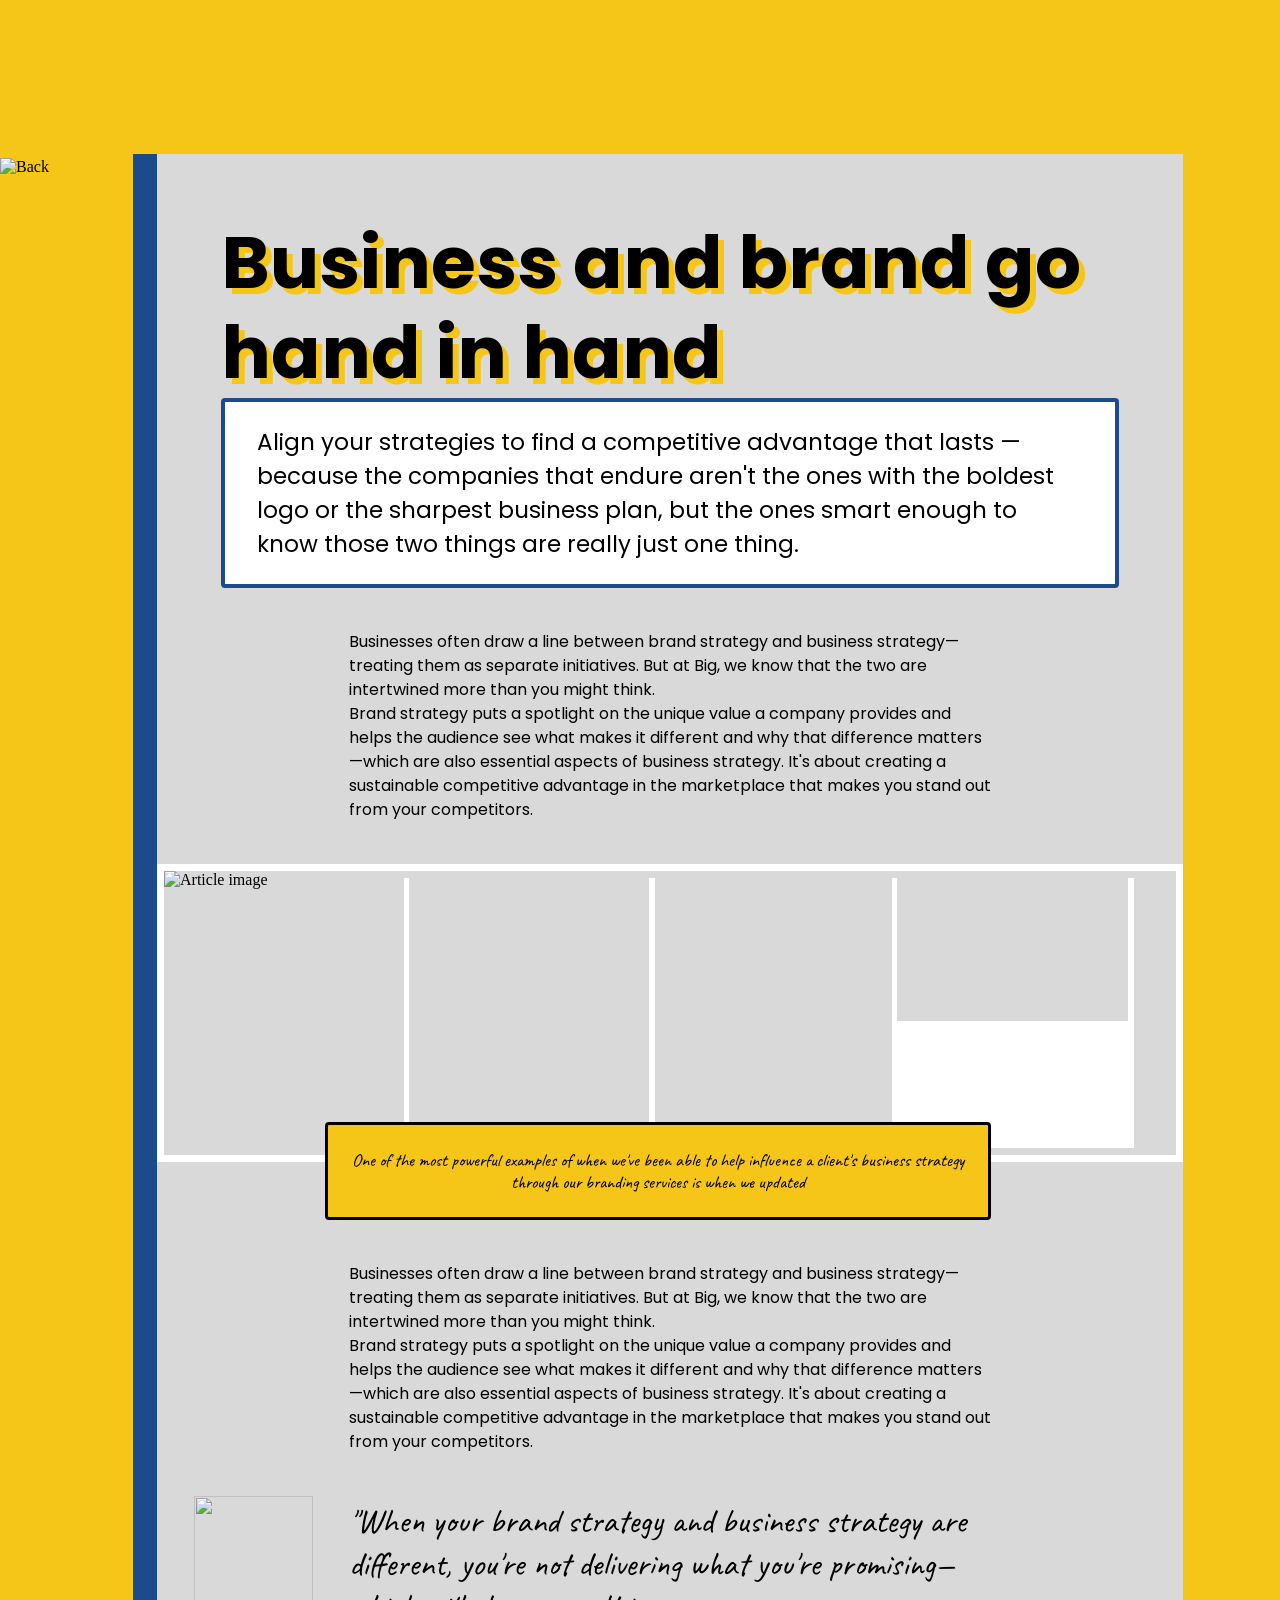
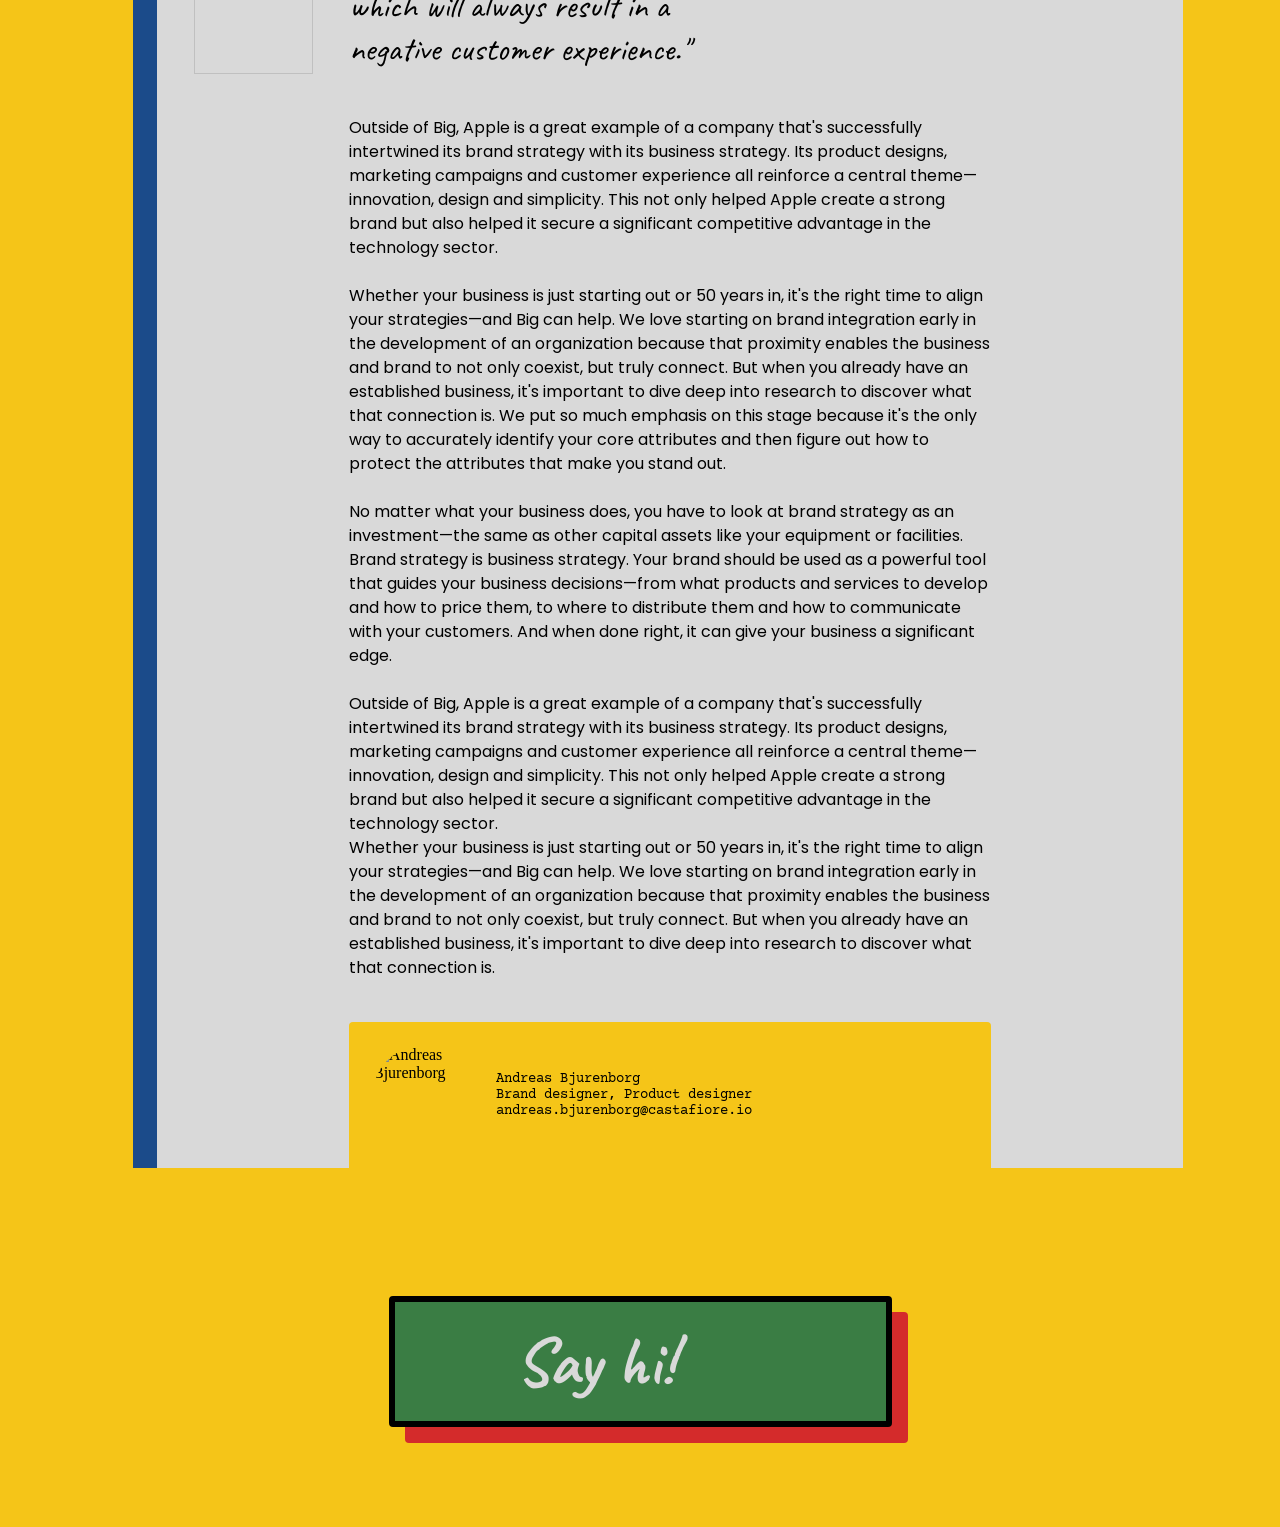
==== commit 528b49b3: "new test" ====
--- a/test.html
+++ b/test.html
@@ -5,73 +5,152 @@
     <meta name="viewport" content="width=device-width, initial-scale=1.0">
     <link rel="preconnect" href="https://fonts.googleapis.com">
     <link rel="preconnect" href="https://fonts.gstatic.com" crossorigin>
-    <link href="https://fonts.googleapis.com/css2?family=PoetsenOne&family=Courier+Prime&family=Caveat:wght@700&display=swap" rel="stylesheet">
+    <link href="https://fonts.googleapis.com/css2?family=Poppins:wght@400;700&family=Courier+Prime&family=Caveat:wght@700&display=swap" rel="stylesheet">
     <link rel="stylesheet" href="css/test.css">
     <script src="https://mcp.figma.com/mcp/html-to-design/capture.js" async></script>
-    <title>Bästa svängen – Hökarängen! — Castafiore</title>
+    <title>Business and brand go hand in hand — Castafiore</title>
 </head>
 <body>
 
     <div class="page">
 
-        <header class="logo-wrap">
-            <img
-                src="https://www.figma.com/api/mcp/asset/e3155a23-aee9-40cb-9999-455d47238880"
-                alt="Castafiore"
-                class="logo"
-            >
-        </header>
+        <div class="bg-diamond" aria-hidden="true">
+            <img src="https://www.figma.com/api/mcp/asset/c2c66e7e-4266-4722-97bb-9d79cae44da8" alt="">
+        </div>
 
-        <main class="content-wrap">
+        <div class="main-layout">
 
-            <section class="image-grid" aria-label="Gallery">
-                <div class="image-card">
-                    <img
-                        src="https://www.figma.com/api/mcp/asset/23df09b5-7a79-4af2-a44a-fcbbf45d0b2e"
-                        alt="Portrait — person with coffee"
-                    >
-                </div>
-                <div class="image-card">
-                    <img
-                        src="https://www.figma.com/api/mcp/asset/78dd58e1-5f55-4577-a154-6c7528330236"
-                        alt="Portrait — person with phone"
-                    >
-                </div>
-                <div class="image-card">
-                    <img
-                        src="https://www.figma.com/api/mcp/asset/140efa2c-ee37-4048-a291-e361123c2755"
-                        alt="Scene — kayak on lake"
-                    >
-                </div>
-                <div class="image-card">
-                    <img
-                        src="https://www.figma.com/api/mcp/asset/8c678bf6-fe9a-4f3b-bf62-3cd5478f77df"
-                        alt="Scene — jumping at the shore"
-                    >
-                </div>
-            </section>
+            <div class="content-row">
 
-            <section class="text-section">
-                <h1 class="section-title">Bästa svängen – Hökarängen!</h1>
-                <div class="body-text">
-                    <p>Businesses often draw a line between brand strategy and business strategy—treating them as separate initiatives. But at Big, we know that the two are intertwined more than you might think.</p>
-                    <p>Brand strategy puts a spotlight on the unique value a company provides and helps the audience see what makes it different and why that difference matters—which are also essential aspects of business strategy. It's about creating a sustainable competitive advantage in the marketplace that makes you stand out from your competitors.</p>
-                </div>
-            </section>
+                <aside class="left-col">
+                    <div class="back-arrow-wrap">
+                        <img
+                            src="https://www.figma.com/api/mcp/asset/3ee119cc-13cf-44a1-87a6-73a39a7c2ff6"
+                            alt="Back"
+                            class="back-arrow"
+                        >
+                    </div>
+                </aside>
 
-            <div class="cta-wrap">
-                <a href="mailto:hej@castafiore.io" class="cta-button">
-                    <span>Say hi!</span>
-                    <img
-                        src="https://www.figma.com/api/mcp/asset/4bee0158-768e-4928-a89e-460de95d5ec6"
-                        alt=""
-                        class="cta-icon"
-                        aria-hidden="true"
-                    >
-                </a>
+                <div class="col-divider" aria-hidden="true"></div>
+
+                <article class="article">
+
+                    <div class="article-header">
+                        <h1 class="article-title">Business and brand go hand in hand</h1>
+                    </div>
+
+                    <div class="tagline-section">
+                        <div class="tagline-box">
+                            <p>Align your strategies to find a competitive advantage that lasts — because the companies that endure aren't the ones with the boldest logo or the sharpest business plan, but the ones smart enough to know those two things are really just one thing.</p>
+                        </div>
+                    </div>
+
+                    <div class="body-section">
+                        <p>Businesses often draw a line between brand strategy and business strategy—treating them as separate initiatives. But at Big, we know that the two are intertwined more than you might think.</p>
+                        <p>Brand strategy puts a spotlight on the unique value a company provides and helps the audience see what makes it different and why that difference matters—which are also essential aspects of business strategy. It's about creating a sustainable competitive advantage in the marketplace that makes you stand out from your competitors.</p>
+                    </div>
+
+                    <div class="image-section">
+                        <div class="article-image">
+                            <img
+                                src="https://www.figma.com/api/mcp/asset/6c1d1315-0017-4787-9783-16a6646a9ee0"
+                                alt="Article image"
+                            >
+                            <div class="img-strip img-strip-1" aria-hidden="true"></div>
+                            <div class="img-strip img-strip-2" aria-hidden="true"></div>
+                            <div class="img-strip img-strip-3" aria-hidden="true"></div>
+                            <div class="img-strip img-strip-4" aria-hidden="true"></div>
+                            <div class="img-strip img-strip-5" aria-hidden="true"></div>
+                        </div>
+                        <div class="image-caption-wrap">
+                            <div class="image-caption">
+                                <p>One of the most powerful examples of when we've been able to help influence a client's business strategy through our branding services is when we updated</p>
+                            </div>
+                        </div>
+                    </div>
+
+                    <div class="body-section">
+                        <p>Businesses often draw a line between brand strategy and business strategy—treating them as separate initiatives. But at Big, we know that the two are intertwined more than you might think.</p>
+                        <p>Brand strategy puts a spotlight on the unique value a company provides and helps the audience see what makes it different and why that difference matters—which are also essential aspects of business strategy. It's about creating a sustainable competitive advantage in the marketplace that makes you stand out from your competitors.</p>
+                    </div>
+
+                    <div class="quote-section">
+                        <div class="quote-bubble">
+                            <div class="bubble-inner">
+                                <img
+                                    src="https://www.figma.com/api/mcp/asset/5c5f0695-ef43-4eec-95f6-da0338cdfb8e"
+                                    alt=""
+                                    class="bubble-outline"
+                                >
+                                <img
+                                    src="https://www.figma.com/api/mcp/asset/3390f80e-faf6-4a3d-9ef8-c71c219b8b66"
+                                    alt=""
+                                    class="bubble-mark-top"
+                                >
+                                <img
+                                    src="https://www.figma.com/api/mcp/asset/9020a5ab-85e5-46b2-a317-e369ab632d4c"
+                                    alt=""
+                                    class="bubble-mark-dot"
+                                >
+                            </div>
+                        </div>
+                        <blockquote class="pull-quote">
+                            <p>"When your brand strategy and business strategy are different, you're not delivering what you're promising—which will always result in a</p>
+                            <p>negative customer experience."</p>
+                        </blockquote>
+                    </div>
+
+                    <div class="body-section">
+                        <p>Outside of Big, Apple is a great example of a company that's successfully intertwined its brand strategy with its business strategy. Its product designs, marketing campaigns and customer experience all reinforce a central theme—innovation, design and simplicity. This not only helped Apple create a strong brand but also helped it secure a significant competitive advantage in the technology sector.</p>
+                        <p>&ZeroWidthSpace;</p>
+                        <p>Whether your business is just starting out or 50 years in, it's the right time to align your strategies—and Big can help. We love starting on brand integration early in the development of an organization because that proximity enables the business and brand to not only coexist, but truly connect. But when you already have an established business, it's important to dive deep into research to discover what that connection is. We put so much emphasis on this stage because it's the only way to accurately identify your core attributes and then figure out how to protect the attributes that make you stand out.</p>
+                        <p>&ZeroWidthSpace;</p>
+                        <p>No matter what your business does, you have to look at brand strategy as an investment—the same as other capital assets like your equipment or facilities. Brand strategy is business strategy. Your brand should be used as a powerful tool that guides your business decisions—from what products and services to develop and how to price them, to where to distribute them and how to communicate with your customers. And when done right, it can give your business a significant edge.</p>
+                        <p>&ZeroWidthSpace;</p>
+                        <p>Outside of Big, Apple is a great example of a company that's successfully intertwined its brand strategy with its business strategy. Its product designs, marketing campaigns and customer experience all reinforce a central theme—innovation, design and simplicity. This not only helped Apple create a strong brand but also helped it secure a significant competitive advantage in the technology sector.</p>
+                        <p>Whether your business is just starting out or 50 years in, it's the right time to align your strategies—and Big can help. We love starting on brand integration early in the development of an organization because that proximity enables the business and brand to not only coexist, but truly connect. But when you already have an established business, it's important to dive deep into research to discover what that connection is.</p>
+                    </div>
+
+                    <div class="author-section">
+                        <div class="author-arrow-wrap">
+                            <img
+                                src="https://www.figma.com/api/mcp/asset/6e30f076-9e41-4c7f-bafe-67b634c9bc0b"
+                                alt=""
+                                class="author-arrow"
+                            >
+                        </div>
+                        <div class="author-card">
+                            <img
+                                src="https://www.figma.com/api/mcp/asset/c1e5fe11-bf5b-45a5-9f3d-76b88327f4af"
+                                alt="Andreas Bjurenborg"
+                                class="author-avatar"
+                            >
+                            <div class="author-info">
+                                <p>Andreas Bjurenborg</p>
+                                <p>Brand designer, Product designer</p>
+                                <p>andreas.bjurenborg@castafiore.io</p>
+                            </div>
+                        </div>
+                    </div>
+
+                </article>
+
+                <div class="right-col" aria-hidden="true"></div>
+
             </div>
 
-        </main>
+            <a href="mailto:hej@castafiore.io" class="cta-button">
+                <span>Say hi!</span>
+                <img
+                    src="https://www.figma.com/api/mcp/asset/626fd196-16b9-4820-ad4f-7093d460eaee"
+                    alt=""
+                    class="cta-icon"
+                    aria-hidden="true"
+                >
+            </a>
+
+        </div>
 
     </div>
 
--- a/css/test.css
+++ b/css/test.css
@@ -11,7 +11,7 @@
 html { scroll-behavior: smooth; }
 
 body {
-    background-color: #F5C518;
+    background: #F5C518;
     min-height: 100vh;
     -webkit-font-smoothing: antialiased;
 }
@@ -20,149 +20,438 @@
 
 /* ─── Page shell ─────────────────────────────────────────────────────────────── */
 .page {
-    max-width: 1728px;
-    margin: 0 auto;
-}
-
-/* ─── Logo ───────────────────────────────────────────────────────────────────── */
-.logo-wrap {
-    padding: 56px 9% 0;
-}
-
-.logo {
+    position: relative;
+    overflow: hidden;
+}
+
+/* ─── Background diamond ─────────────────────────────────────────────────────── */
+.bg-diamond {
+    position: absolute;
+    top: 0;
+    left: 0;
+    right: 0;
+    z-index: 0;
+    pointer-events: none;
+}
+
+.bg-diamond img {
     width: 100%;
     height: auto;
-    /* Slight overlap into the grid section mirrors the Figma stacking */
-    margin-bottom: -24px;
+}
+
+/* ─── Main layout ────────────────────────────────────────────────────────────── */
+.main-layout {
     position: relative;
     z-index: 1;
-}
-
-/* ─── Content wrapper (images + text + cta) ──────────────────────────────────── */
-.content-wrap {
-    padding: 0 19% 100px;
-}
-
-/* ─── Image grid ─────────────────────────────────────────────────────────────── */
-.image-grid {
-    display: grid;
-    grid-template-columns: 1fr 1fr;
-    gap: clamp(24px, 2.8vw, 44px);
-    margin-bottom: clamp(36px, 4vw, 60px);
-}
-
-.image-card {
+    display: flex;
+    flex-direction: column;
+    align-items: center;
+    gap: 128px;
+    padding-top: 154px;
+    padding-bottom: 100px;
+}
+
+/* ─── Content row (left col + divider + article + right col) ─────────────────── */
+.content-row {
+    display: flex;
+    align-items: flex-start;
+    width: 100%;
+}
+
+/* ─── Left column ────────────────────────────────────────────────────────────── */
+.left-col {
+    flex: 1 0 0;
+    display: flex;
+    flex-direction: column;
+    align-items: flex-end;
+    padding-right: 36px;
+    min-width: 0;
+}
+
+.back-arrow-wrap {
+    height: 150px;
+    display: flex;
+    flex-direction: column;
+    align-items: flex-end;
+    justify-content: flex-start;
+    padding: 4px 0;
+    overflow: hidden;
+    width: 100%;
+}
+
+.back-arrow {
+    width: 152px;
+    height: auto;
+    flex-shrink: 0;
+}
+
+/* ─── Blue column divider ────────────────────────────────────────────────────── */
+.col-divider {
+    width: 24px;
+    background: #1B4B8A;
+    align-self: stretch;
+    flex-shrink: 0;
+}
+
+/* ─── Article ────────────────────────────────────────────────────────────────── */
+.article {
+    background: #D9D9D9;
+    width: 1026px;
+    flex-shrink: 0;
+}
+
+/* ─── Right column ───────────────────────────────────────────────────────────── */
+.right-col {
+    flex: 1 0 0;
+    align-self: stretch;
+    min-width: 0;
+}
+
+/* ─── Article header ─────────────────────────────────────────────────────────── */
+.article-header {
+    padding: 64px 64px 0;
+}
+
+.article-title {
+    font-family: 'Poppins', sans-serif;
+    font-weight: 700;
+    font-size: 73px;
+    line-height: 90px;
+    color: #000;
+    text-shadow: 6px 6px 0 #F5C518;
+}
+
+/* ─── Tagline section ────────────────────────────────────────────────────────── */
+.tagline-section {
+    padding: 0 64px;
+}
+
+.tagline-box {
+    background: #fff;
+    border: 4px solid #1B4B8A;
+    border-radius: 4px;
+    padding: 23px 32px;
+}
+
+.tagline-box p {
+    font-family: 'Poppins', sans-serif;
+    font-size: 23px;
+    line-height: normal;
+    color: #000;
+}
+
+/* ─── Body sections ──────────────────────────────────────────────────────────── */
+.body-section {
+    padding: 42px 192px;
+}
+
+.body-section p {
+    font-family: 'Poppins', sans-serif;
+    font-size: 16px;
+    line-height: 1.5;
+    color: #000;
+}
+
+/* ─── Image section ──────────────────────────────────────────────────────────── */
+.image-section {
+    display: flex;
+    flex-direction: column;
+    align-items: center;
+    padding-bottom: 40px;
+}
+
+.article-image {
+    position: relative;
+    width: 100%;
+    height: 298px;
+    border: 7px solid #fff;
+    flex-shrink: 0;
+    margin-bottom: -40px;
+    z-index: 1;
+}
+
+.article-image > img {
+    position: absolute;
+    inset: 0;
+    width: 100%;
+    height: 100%;
+    object-fit: cover;
+    pointer-events: none;
+}
+
+/* White slat overlays that divide the photo into panels */
+.img-strip {
+    position: absolute;
+    background: #fff;
+}
+
+.img-strip-1 { top: 2.35%; right: 75.75%; bottom: 2.35%; left: 23.68%; }
+.img-strip-2 { top: 2.35%; right: 51.51%; bottom: 2.35%; left: 47.92%; }
+.img-strip-3 { top: 2.35%; right: 27.55%; bottom: 47.32%; left: 71.89%; }
+.img-strip-4 { top: 52.68%; right: 4.72%;  bottom: 2.35%; left: 71.89%; }
+.img-strip-5 { top: 2.35%; right: 4.15%;  bottom: 2.35%; left: 95.28%; }
+
+.image-caption-wrap {
+    width: 100%;
+    padding-left: 168px;
+    position: relative;
+    z-index: 2;
+    margin-bottom: -40px;
+}
+
+.image-caption {
+    background: #F5C518;
+    border: 3px solid #000;
+    border-radius: 4px;
+    padding: 24px;
+    width: 666px;
+}
+
+.image-caption p {
+    font-family: 'Caveat', cursive;
+    font-size: 18px;
+    line-height: normal;
+    color: #000;
+    text-align: center;
+}
+
+/* ─── Pull quote section ─────────────────────────────────────────────────────── */
+.quote-section {
+    display: flex;
+    align-items: center;
+    width: 100%;
+}
+
+.quote-bubble {
+    width: 192px;
+    display: flex;
+    align-items: center;
+    justify-content: center;
+    flex-shrink: 0;
+}
+
+.bubble-inner {
+    position: relative;
+    width: 119px;
+    height: 178px;
+    overflow: hidden;
+    flex-shrink: 0;
+}
+
+.bubble-outline {
+    position: absolute;
+    inset: 0;
+    width: 100%;
+    height: 100%;
+}
+
+.bubble-mark-top {
+    position: absolute;
+    top: 12.85%;
+    left: 45.89%;
+    right: 38.47%;
+    bottom: 45.67%;
+}
+
+.bubble-mark-dot {
+    position: absolute;
+    top: 56.88%;
+    left: 47.29%;
+    right: 38.7%;
+    bottom: 33.9%;
+}
+
+.pull-quote {
+    width: 650px;
+    flex-shrink: 0;
+    font-style: normal;
+}
+
+.pull-quote p {
+    font-family: 'Caveat', cursive;
+    font-size: 34px;
+    line-height: 1.25;
+    color: #000;
+}
+
+/* ─── Author section ─────────────────────────────────────────────────────────── */
+.author-section {
+    display: flex;
+    flex-direction: column;
+    align-items: flex-end;
+    width: 642px;
+    margin: 0 auto;
+}
+
+.author-arrow-wrap {
+    padding: 0 70px;
+}
+
+.author-arrow {
+    width: 86px;
+    height: auto;
+}
+
+.author-card {
+    background: #F5C518;
+    display: flex;
+    align-items: center;
+    gap: 25px;
+    padding: 24px;
+    width: 100%;
+    border-radius: 4px 4px 0 0;
+}
+
+.author-avatar {
+    width: 98px;
+    height: 98px;
+    border-radius: 50%;
+    object-fit: cover;
+    flex-shrink: 0;
+}
+
+.author-info p {
+    font-family: 'Courier Prime', monospace;
+    font-size: 14px;
+    line-height: normal;
+    color: #000;
+    white-space: nowrap;
+}
+
+/* ─── CTA button ─────────────────────────────────────────────────────────────── */
+.cta-button {
+    display: inline-flex;
+    align-items: center;
+    justify-content: center;
+    gap: 32px;
+    padding: 20px;
+    width: 503px;
+    height: 131px;
+    background: #3A7D44;
     border: 6px solid #000;
     border-radius: 4px;
-    box-shadow: 16px 16px 0 0 #000;
-    overflow: hidden;
-    /* Portrait ratio matching Figma: 511 × 697 */
-    aspect-ratio: 511 / 697;
-    background: #ddd;
-}
-
-.image-card img {
-    width: 100%;
-    height: 100%;
-    object-fit: cover;
-    display: block;
-    transition: transform 0.4s ease;
-}
-
-.image-card:hover img {
-    transform: scale(1.03);
-}
-
-/* ─── Text section ───────────────────────────────────────────────────────────── */
-.text-section {
-    margin-bottom: clamp(36px, 4vw, 56px);
-}
-
-.section-title {
-    font-family: 'PoetsenOne', sans-serif;
-    font-weight: 400;
-    font-size: clamp(28px, 3.2vw, 52px);
-    line-height: 1.1;
-    color: #000;
-    margin-bottom: clamp(16px, 1.8vw, 24px);
-    white-space: nowrap;
-}
-
-.body-text p {
-    font-family: 'Courier Prime', monospace;
-    font-size: clamp(14px, 1.4vw, 24px);
-    line-height: 1.5;
-    color: #000;
-}
-
-/* No gap between paragraphs — matches Figma's leading-[0] wrapper */
-.body-text p + p {
-    margin-top: 0;
-}
-
-/* ─── CTA ────────────────────────────────────────────────────────────────────── */
-.cta-wrap {
-    display: flex;
-}
-
-.cta-button {
-    display: inline-flex;
-    align-items: center;
-    gap: clamp(16px, 2vw, 32px);
-    padding: clamp(16px, 1.5vw, 26px) clamp(28px, 3vw, 48px);
-    background: #3A7D44;
-    border: 6px solid #000;
-    border-radius: 1000px;
-    box-shadow: 16px 16px 0 0 #D42B2B;
+    box-shadow: 16px 16px 0 #D42B2B;
     cursor: pointer;
     transition: transform 0.14s ease, box-shadow 0.14s ease;
+    flex-shrink: 0;
 }
 
 .cta-button:hover {
     transform: translate(-4px, -4px);
-    box-shadow: 20px 20px 0 0 #D42B2B;
+    box-shadow: 20px 20px 0 #D42B2B;
 }
 
 .cta-button:active {
     transform: translate(4px, 4px);
-    box-shadow: 12px 12px 0 0 #D42B2B;
+    box-shadow: 12px 12px 0 #D42B2B;
 }
 
 .cta-button span {
     font-family: 'Caveat', cursive;
     font-weight: 700;
-    font-size: clamp(36px, 4vw, 68px);
-    color: #F4F4F4;
+    font-size: 68px;
+    color: #D9D9D9;
     line-height: 1;
     white-space: nowrap;
 }
 
 .cta-icon {
-    width: clamp(36px, 3.2vw, 54px);
+    width: 60px;
     height: auto;
     flex-shrink: 0;
 }
 
 /* ─── Responsive ─────────────────────────────────────────────────────────────── */
-@media (max-width: 860px) {
-    .logo-wrap { padding: 36px 6% 0; }
-
-    .content-wrap { padding: 0 6% 72px; }
-
-    .section-title { white-space: normal; }
-
-    .image-grid { gap: 16px; }
-
-    .image-card { box-shadow: 10px 10px 0 0 #000; }
-}
-
-@media (max-width: 540px) {
-    .image-grid {
-        grid-template-columns: 1fr;
-        gap: 20px;
-    }
-
-    .image-card { aspect-ratio: 4 / 3; }
-
-    .cta-button { border-width: 4px; box-shadow: 10px 10px 0 0 #D42B2B; }
-}
+@media (max-width: 1200px) {
+    .article {
+        width: 100%;
+        min-width: 0;
+    }
+
+    .left-col,
+    .right-col,
+    .col-divider {
+        display: none;
+    }
+
+    .article-title {
+        font-size: clamp(32px, 5vw, 73px);
+        line-height: 1.2;
+    }
+
+    .tagline-box p {
+        font-size: clamp(16px, 2vw, 23px);
+    }
+
+    .body-section {
+        padding: 32px 64px;
+    }
+
+    .image-caption-wrap {
+        padding-left: clamp(24px, 10%, 168px);
+    }
+
+    .image-caption {
+        width: min(666px, 100%);
+    }
+
+    .quote-section {
+        flex-direction: column;
+        align-items: flex-start;
+        padding: 32px 64px;
+        gap: 16px;
+    }
+
+    .quote-bubble {
+        width: auto;
+    }
+
+    .pull-quote {
+        width: 100%;
+    }
+
+    .author-section {
+        width: min(642px, 100%);
+    }
+}
+
+@media (max-width: 720px) {
+    .main-layout {
+        gap: 64px;
+        padding-top: 80px;
+    }
+
+    .article-header {
+        padding: 40px 24px 0;
+    }
+
+    .tagline-section {
+        padding: 0 24px;
+    }
+
+    .body-section {
+        padding: 24px 24px;
+    }
+
+    .image-caption-wrap {
+        padding-left: 24px;
+    }
+
+    .quote-section {
+        padding: 24px;
+    }
+
+    .pull-quote p {
+        font-size: 26px;
+    }
+
+    .cta-button {
+        width: auto;
+        height: auto;
+        padding: 20px 32px;
+    }
+
+    .cta-button span {
+        font-size: 48px;
+    }
+}
